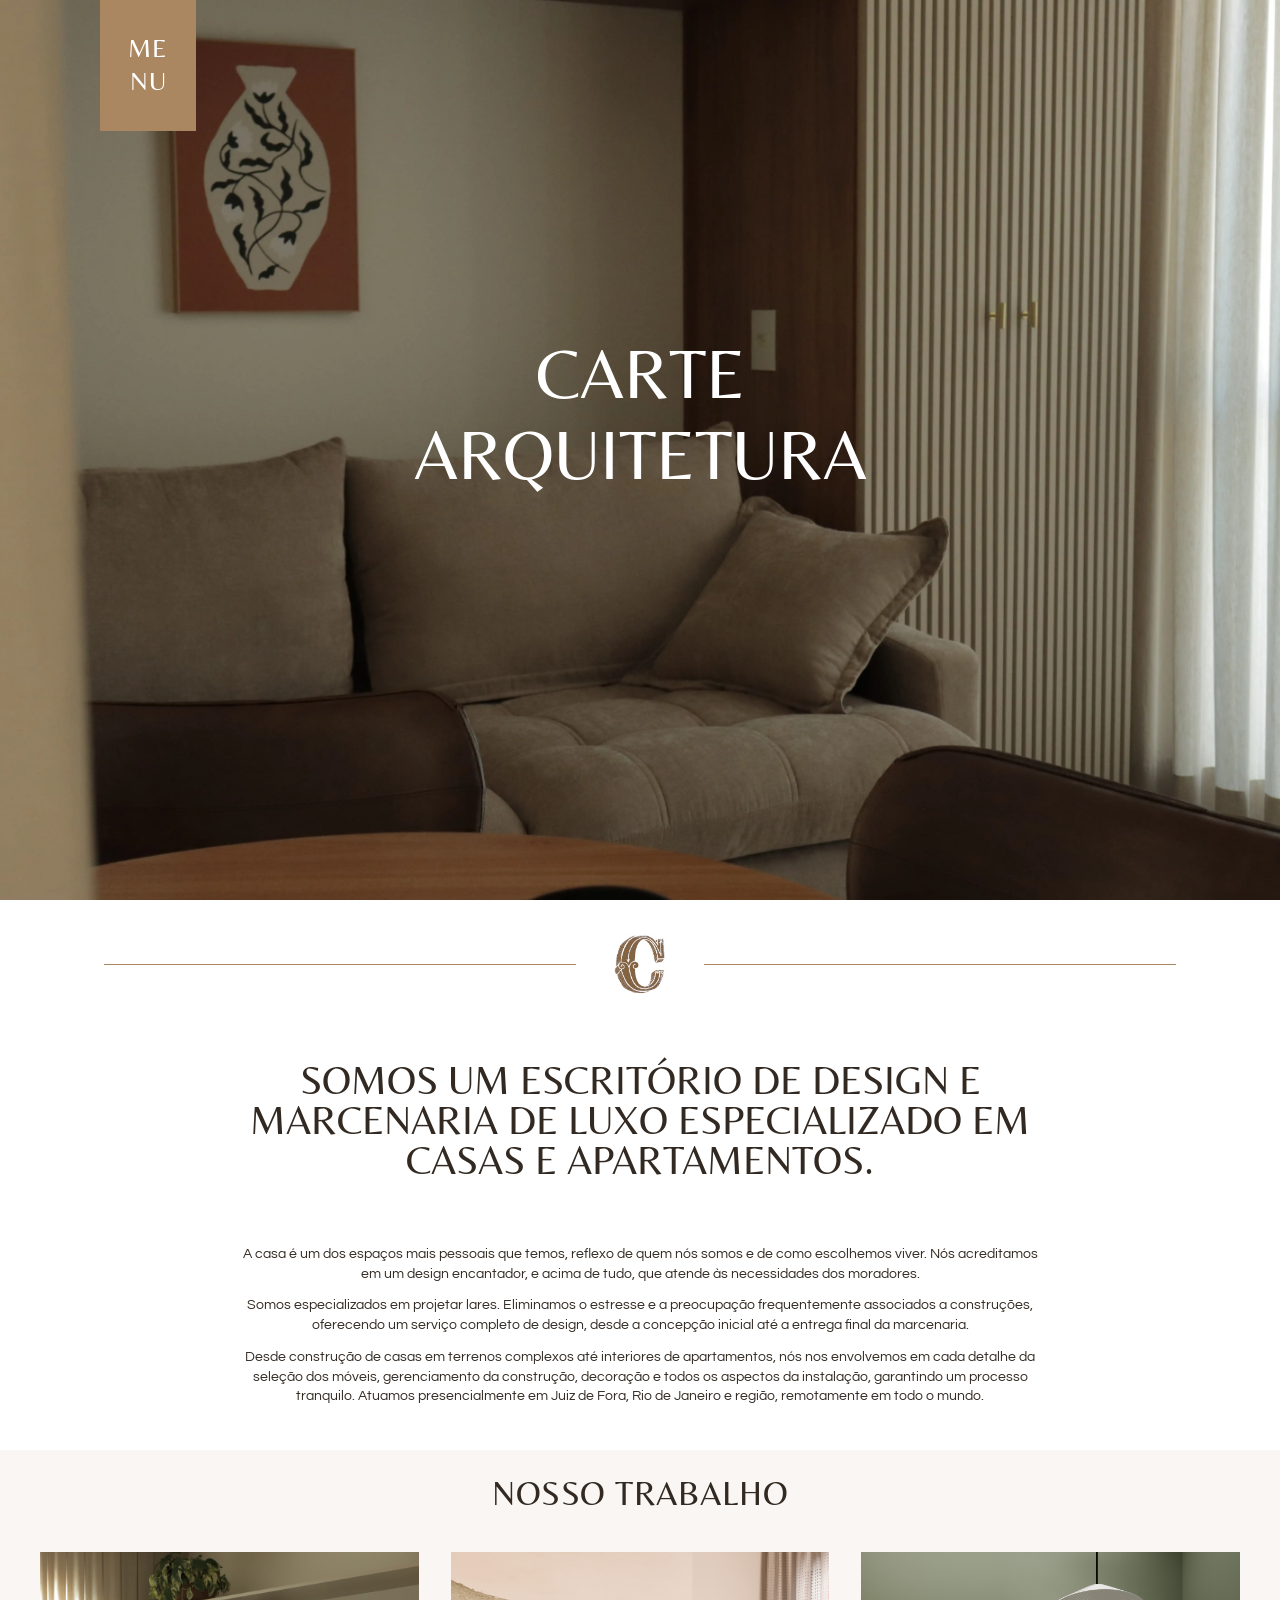
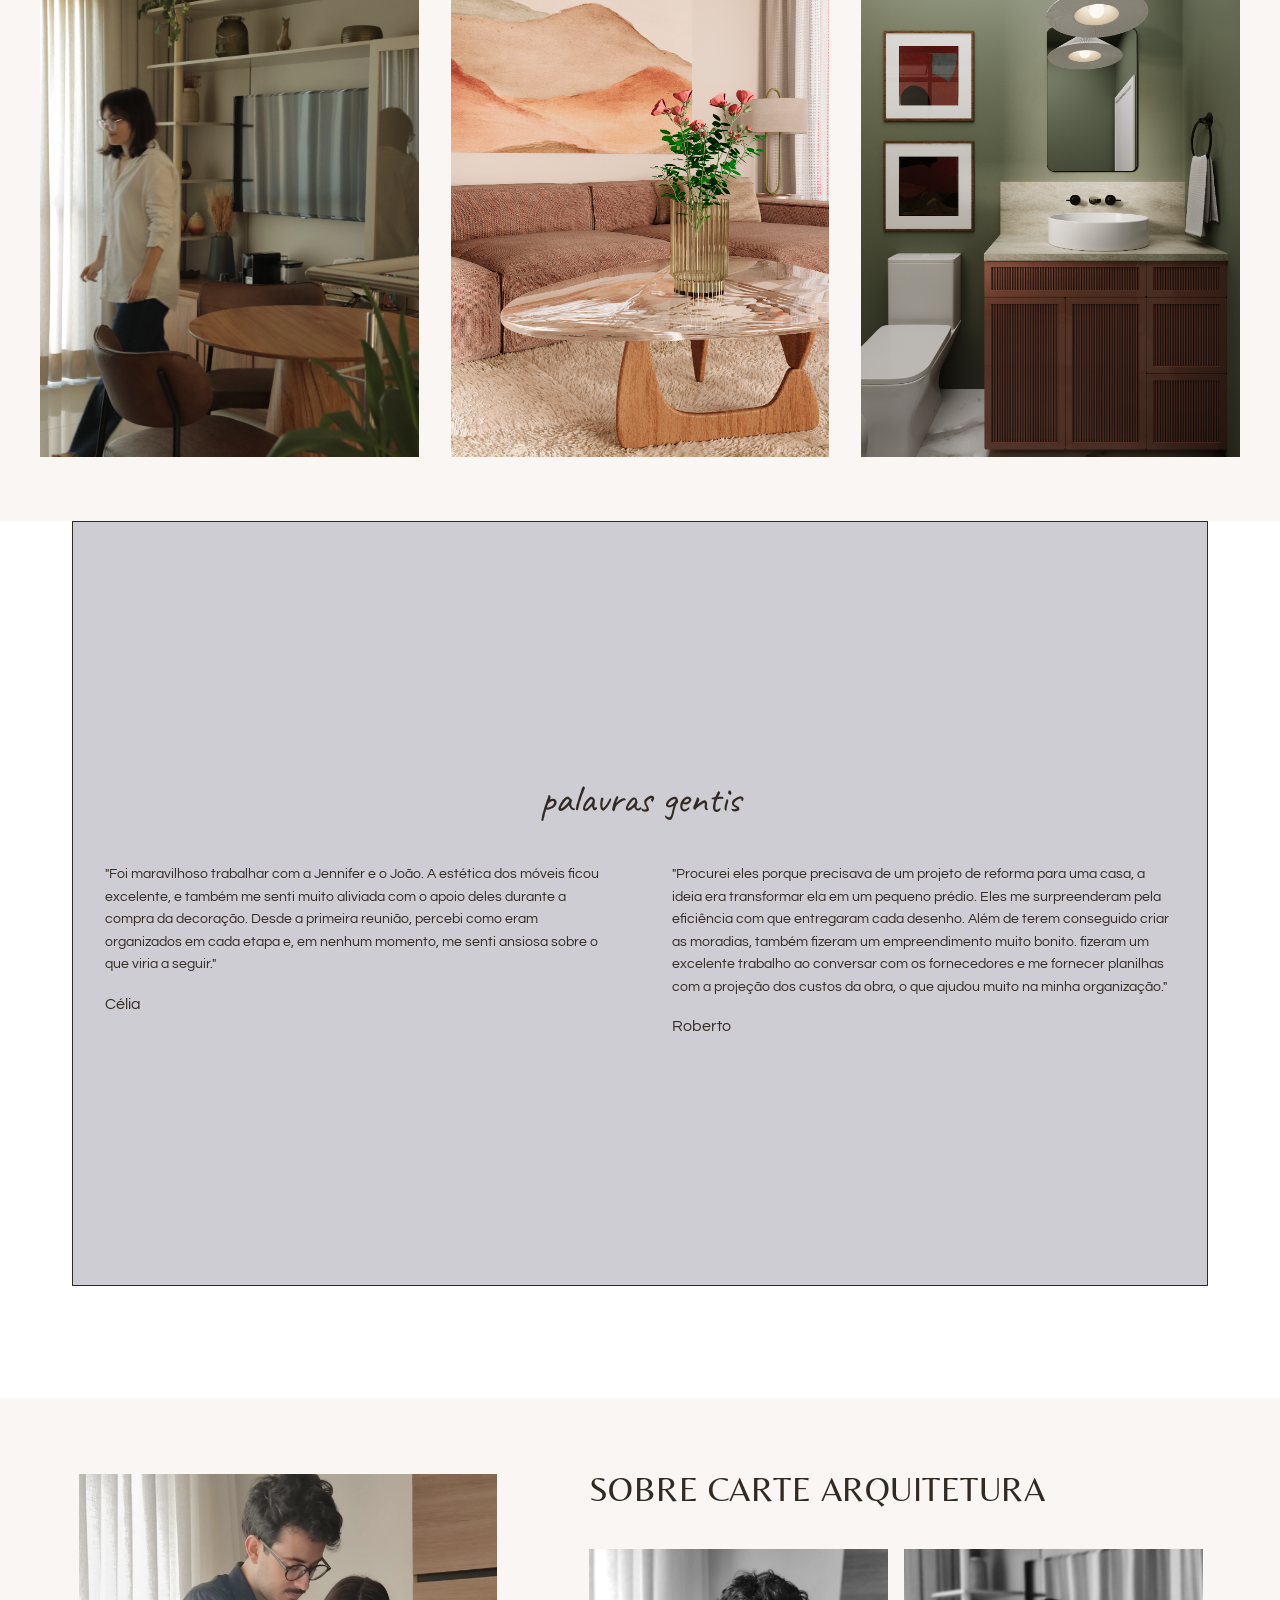
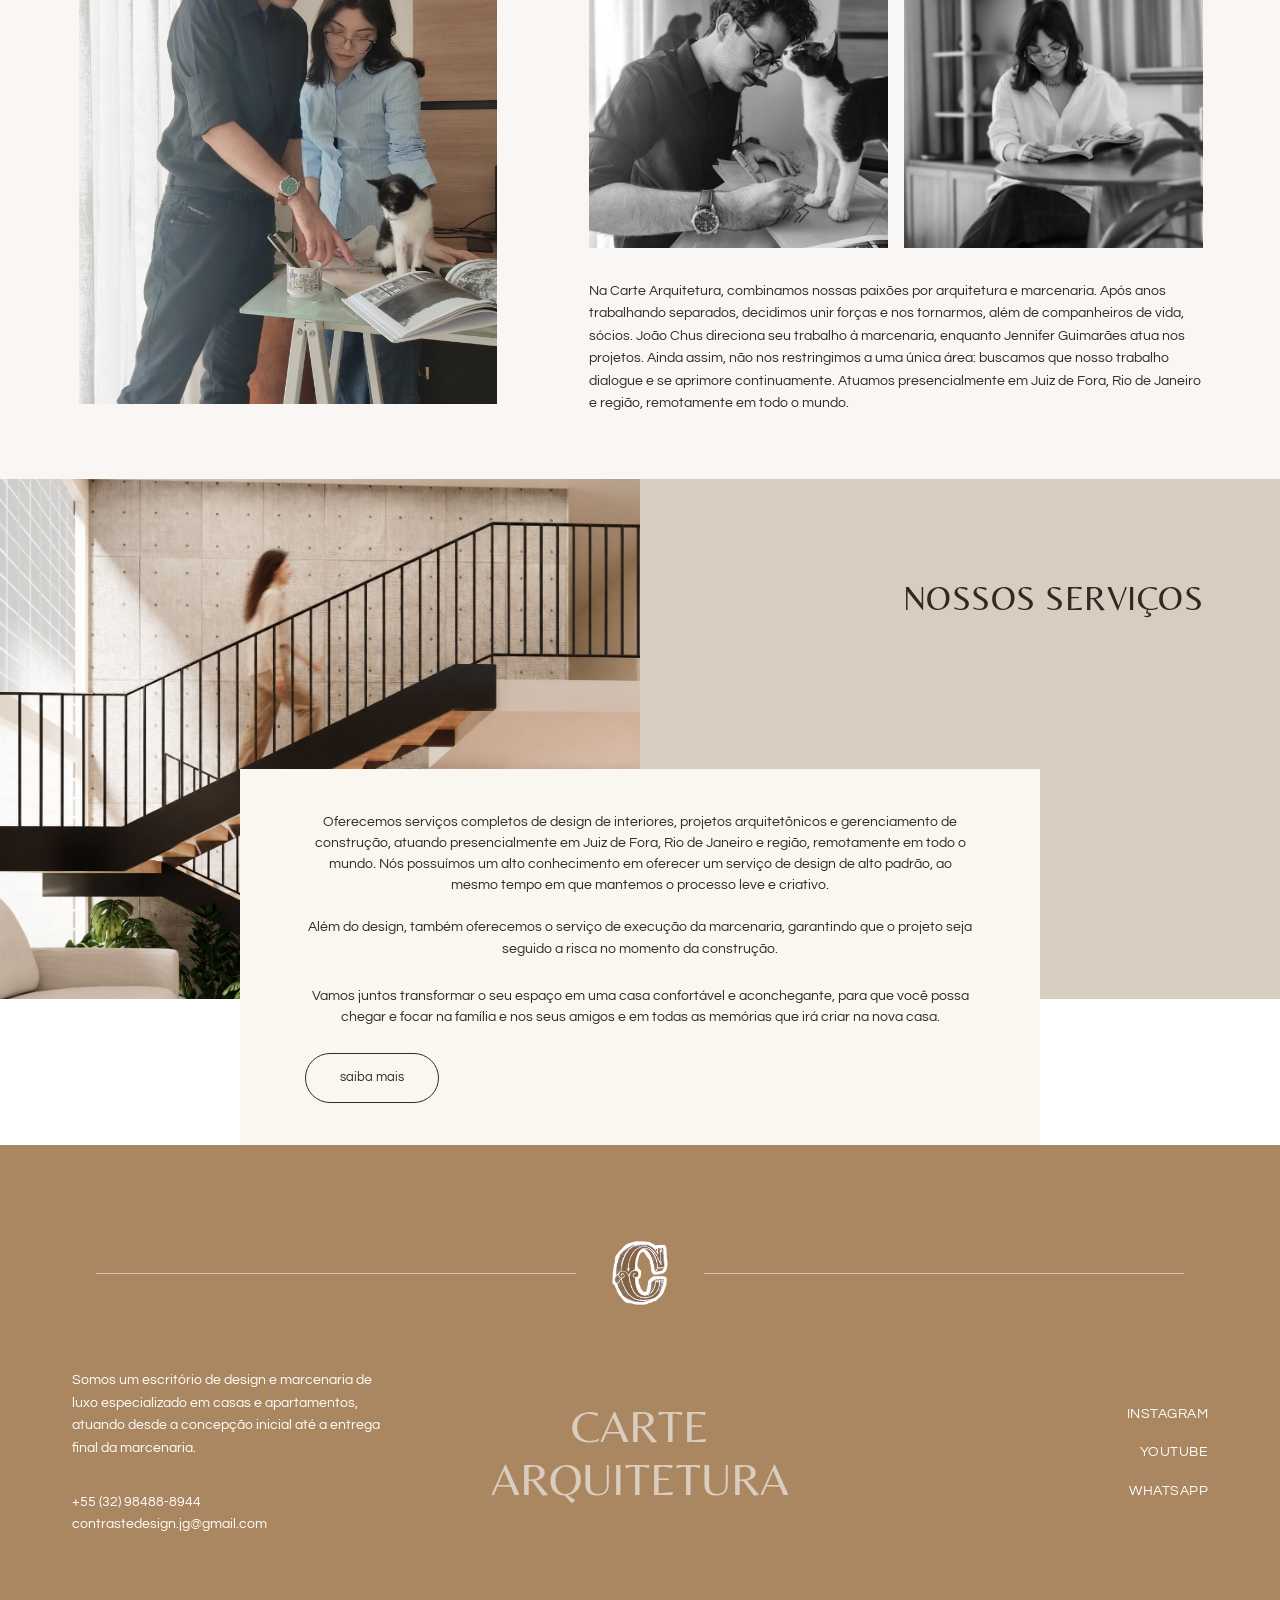
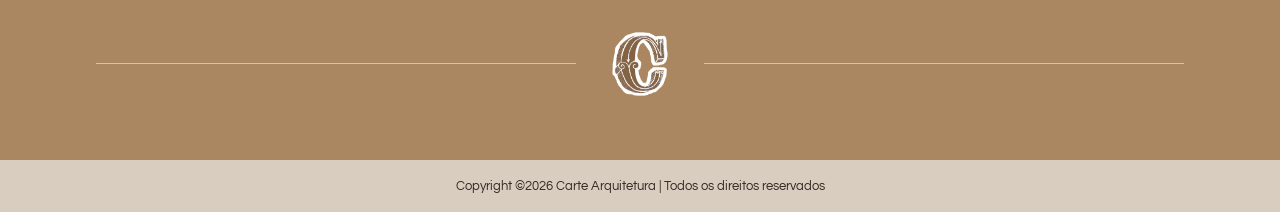
==== index.html @ 89b64d6d "Update index.html" ====
<!DOCTYPE html>
<html lang="pt-BR">
<head>
<meta name="google-site-verification" content="S3x1yWpjDYBZO-mI0UfkAVxLpwSKcDq6yCak5mZS2Ms" />
<meta charset="UTF-8">
<meta name="viewport" content="width=device-width, initial-scale=1.0">
<title>Carte Arquitetura</title>
<meta name="description" content="Escritório de design de interiores e marcenaria de luxo, especializado em casas e apartamentos.">

<link rel="preconnect" href="https://fonts.googleapis.com">
<link rel="preconnect" href="https://fonts.gstatic.com" crossorigin>
<link href="https://fonts.googleapis.com/css2?family=Belleza&family=Questrial&family=Caveat:wght@500;600&display=swap" rel="stylesheet">

<link rel="stylesheet" href="style.css">
<link rel="icon" type="image/png" href="imagens/favicon.png">
</head>
<body>

<!-- ===================== HERO / HEADER ===================== -->
<header class="hero" id="home">
  <div class="hero__overlay" id="heroOverlay"></div>

  <button class="menu-btn" id="menuBtn" aria-expanded="false" aria-controls="siteNav">
    ME<br>NU
  </button>

  <div class="hero__headline">
    <h1>CARTE<br>ARQUITETURA</h1>
  </div>

  <nav class="site-nav" id="siteNav">
    <div class="site-nav__links">
      <a href="#home" class="nav-link">Home</a>
      <a href="servicos.html" class="nav-link">Serviços</a>
      <a href="#sobre" class="nav-link">Sobre</a>
      <a href="#trabalho" class="nav-link">Portfolio</a>
      <a href="#contato" class="nav-link">Contato</a>
    </div>
    <div class="site-nav__info">
      <p>Somos um escritório de design e marcenaria de luxo especializado em casas e apartamentos, atuando desde a concepção inicial até a entrega final da marcenaria.</p>
      <a href="#contato" class="btn-round">contato</a>
    </div>
  </nav>
</header>

<!-- ===================== INTRO ===================== -->
<section class="intro">
  <div class="divider">
    <img src="imagens/favicon.png" alt="Carte Arquitetura" class="divider__mark">
  </div>
  <div class="intro__content">
    <h2>Somos um escritório de design e marcenaria de luxo especializado em casas e apartamentos.</h2>
    <p>A casa é um dos espaços mais pessoais que temos, reflexo de quem nós somos e de como escolhemos viver. Nós acreditamos em um design encantador, e acima de tudo, que atende às necessidades dos moradores.</p>
    <p>Somos especializados em projetar lares. Eliminamos o estresse e a preocupação frequentemente associados a construções, oferecendo um serviço completo de design, desde a concepção inicial até a entrega final da marcenaria.</p>
    <p>Desde construção de casas em terrenos complexos até interiores de apartamentos, nós nos envolvemos em cada detalhe da seleção dos móveis, gerenciamento da construção, decoração e todos os aspectos da instalação, garantindo um processo tranquilo. Atuamos presencialmente em Juiz de Fora, Rio de Janeiro e região, remotamente em todo o mundo.</p>
  </div>
</section>

<!-- ===================== NOSSO TRABALHO ===================== -->
<section class="trabalho" id="trabalho">
  <h2 class="section-title">NOSSO TRABALHO</h2>
  <div class="trabalho__grid">
    <!-- cada projeto ainda precisa de uma página própria — por enquanto os links apontam para arquivos que vamos criar -->
    <a href="projeto-1.html" class="trabalho__item">
      <img src="imagens/projeto1.webp" alt="Projeto 1">
    </a>

    <a href="projeto-2.html" class="trabalho__item">
      <img src="imagens/projeto2.webp" alt="Projeto 2">
    </a>

    <a href="projeto-3.html" class="trabalho__item">
      <img src="imagens/projeto3.webp" alt="Projeto 3">
    </a>
  </div>
</section>

<!-- ===================== DEPOIMENTOS ===================== -->
<section class="depoimentos">
  <div class="depoimentos__card">
    <h2 class="script-title">palavras gentis</h2>
    <div class="depoimentos__grid">
      <blockquote>
        <p>"Foi maravilhoso trabalhar com a Jennifer e o João. A estética dos móveis ficou excelente, e também me senti muito aliviada com o apoio deles durante a compra da decoração. Desde a primeira reunião, percebi como eram organizados em cada etapa e, em nenhum momento, me senti ansiosa sobre o que viria a seguir."</p>
        <cite>Célia</cite>
      </blockquote>
      <blockquote>
        <p>"Procurei eles porque precisava de um projeto de reforma para uma casa, a ideia era transformar ela em um pequeno prédio. Eles me surpreenderam pela eficiência com que entregaram cada desenho. Além de terem conseguido criar as moradias, também fizeram um empreendimento muito bonito.  fizeram um excelente trabalho ao conversar com os fornecedores e me fornecer planilhas com a projeção dos custos da obra, o que ajudou muito na minha organização."</p>
        <cite>Roberto</cite>
      </blockquote>
    </div>
  </div>
</section>

<!-- ===================== SOBRE ===================== -->
<section class="sobre" id="sobre">

  <div class="sobre__image-main">
    <img src="imagens/sobre1.webp" alt="Carte Arquitetura">
  </div>

  <div class="sobre__content">

    <h2 class="section-title">SOBRE CARTE ARQUITETURA</h2>

    <div class="sobre__thumbs">

      <div class="sobre__thumb">
        <img src="imagens/sobre2.webp" alt="Carte Arquitetura">
      </div>

      <div class="sobre__thumb">
        <img src="imagens/sobre3.webp" alt="Carte Arquitetura">
      </div>

    </div>

    <p>Na Carte Arquitetura, combinamos nossas paixões por arquitetura e marcenaria. Após anos trabalhando separados, decidimos unir forças e nos tornarmos, além de companheiros de vida, sócios. João Chus direciona seu trabalho à marcenaria, enquanto Jennifer Guimarães atua nos projetos. Ainda assim, não nos restringimos a uma única área: buscamos que nosso trabalho dialogue e se aprimore continuamente. Atuamos presencialmente em Juiz de Fora, Rio de Janeiro e região, remotamente em todo o mundo.</p>

  </div>

</section>

<!-- ===================== NOSSOS SERVIÇOS ===================== -->
<section class="servicos" id="servicos">
  <div class="servicos__photo"></div>
  <div class="servicos__panel">
    <h2 class="section-title">NOSSOS SERVIÇOS</h2>
  </div>
  <div class="servicos__card">
    <p>Oferecemos serviços completos de design de interiores, projetos arquitetônicos e gerenciamento de construção, atuando presencialmente em Juiz de Fora, Rio de Janeiro e região, remotamente em todo o mundo. Nós possuímos um alto conhecimento em oferecer um serviço de design de alto padrão, ao mesmo tempo em que mantemos o processo leve e criativo.<br><br>Além do design, também oferecemos o serviço de execução da marcenaria, garantindo que o projeto seja seguido a risca no momento da construção.</p>
    <p>Vamos juntos transformar o seu espaço em uma casa confortável e aconchegante, para que você possa chegar e focar na família e nos seus amigos e em todas as memórias que irá criar na nova casa.</p>
  <a href="servicos.html" class="btn-round">saiba mais</a>
  </div>
</section>

<!-- ===================== FOOTER / CONTATO ===================== -->
<footer class="footer" id="contato">
  <div class="divider divider--light">
    <img src="imagens/favicon.png" alt="" class="divider__mark">
  </div>

  <div class="footer__content">
    <div class="footer__info">
      <p>Somos um escritório de design e marcenaria de luxo especializado em casas e apartamentos, atuando desde a concepção inicial até a entrega final da marcenaria.</p>
      <p class="footer__contact">
        <a href="tel:+5532984888944">+55 (32) 98488-8944</a><br>
        <a href="mailto:contrastedesign.jg@gmail.com">contrastedesign.jg@gmail.com</a>
      </p>
    </div>

    <div class="footer__wordmark">
      <h2>CARTE<br>ARQUITETURA</h2>
    </div>

    <div class="footer__social">
      <a href="https://www.instagram.com/contrastedesign.jg/" target="_blank" rel="noopener">Instagram</a>
      <a href="https://www.youtube.com/@contrastedesignjg" target="_blank" rel="noopener">Youtube</a>
      <a href="https://api.whatsapp.com/send/?phone=5532984888944&text&type=phone_number&app_absent=0" target="_blank" rel="noopener noreferrer">WhatsApp</a>
    </div>
  </div>

  <div class="divider divider--light">
    <img src="imagens/favicon.png" alt="" class="divider__mark">
  </div>

  <div class="footer__bottom">
    <p>Copyright ©2026 Carte Arquitetura | Todos os direitos reservados</p>
  </div>
</footer>

<script src="script.js"></script>
</body>
</html>
---- style.css ----
/* =========================================================
   CONTRASTE DESIGN — style.css
   Fontes: Belleza (títulos), Questrial (texto), AC Real Adult (script)
   ========================================================= */

:root {
  --color-primary: #aa8760;   /* laranja / tan principal */
  --color-primary-dark: #93714f;
  --color-white: #ffffff;
  --color-light: #d9cdc0;     /* laranja claro */
  --color-gray: #cecdd4;      /* cinza */
  --color-text: #322a22;      /* marrom escuro para texto — não fazia parte da paleta enviada, ajuste se quiser outro tom */
  --color-text-inverse: #ffffff;

  --font-display: 'Belleza', 'Georgia', serif;
  --font-body: 'Questrial', 'Helvetica Neue', Arial, sans-serif;
  /* "AC Real Adult" é uma fonte exclusiva da biblioteca do Canva — não encontrei
     uma versão dela liberada para uso em sites (self-host). Caveat entra como
     substituta visualmente parecida até você confirmar se existe um arquivo
     de fonte licenciado para usar fora do Canva. */
  --font-script: 'AC Real Adult', 'Caveat', cursive;

  --max-width: 1200px;
  --space-xs: 8px;
  --space-sm: 16px;
  --space-md: 32px;
  --space-lg: 64px;
  --space-xl: 112px;
}

* { box-sizing: border-box; margin: 0; padding: 0; }

html { scroll-behavior: smooth; }

body {
  font-family: var(--font-body);
  color: var(--color-text);
  line-height: 1.6;
  background: var(--color-white);
  overflow-x: hidden;
}

img { max-width: 100%; display: block; }

a { color: inherit; text-decoration: none; }

.section-title {
  font-family: var(--font-display);
  font-size: clamp(24px, 3vw, 34px);
  font-weight: 400;
  letter-spacing: .5px;
}

.script-title {
  font-family: var(--font-script);
  font-size: clamp(28px, 3.5vw, 40px);
  font-weight: 400;
  text-align: center;
  margin-bottom: var(--space-md);
}

/* =========================================================
   DIVISOR (linha + selo "G")
   ========================================================= */
.divider {
  display: flex;
  align-items: center;
  justify-content: center;
  padding: var(--space-md) var(--space-md) 0;
}
.divider::before,
.divider::after {
  content: '';
  flex: 1;
  height: 1px;
  background: var(--color-primary);
  max-width: 480px;
}
.divider__mark {
  width: 64px;
  margin: 0 var(--space-md);
  flex-shrink: 0;
}
.divider--light::before,
.divider--light::after {
  background: rgba(255, 255, 255, .5);
}

/* =========================================================
   HERO / HEADER
   ========================================================= */
.hero {
  position: relative;
  min-height: 100vh;
  background: url('hero-bg.webp') center / cover no-repeat;
  overflow: hidden;
}

.hero__overlay {
  position: absolute;
  inset: 0;
  background: rgba(20, 15, 10, .55);
  opacity: 0;
  transition: opacity .45s ease;
  pointer-events: none;
}
.hero.is-open .hero__overlay { opacity: 1; }

.menu-btn {
  position: absolute;
  top: 0;
  left: clamp(24px, 8vw, 100px);
  background: var(--color-primary);
  color: var(--color-white);
  border: none;
  padding: clamp(22px, 3.2vw, 32px) clamp(28px, 4vw, 10px);
  font-family: var(--font-display);
  font-weight: 400;
  font-size: clamp(17px, 2vw, 40px);
  line-height: 1.3;
  letter-spacing: 1px;
  text-transform: uppercase;
  cursor: pointer;
  z-index: 20;
  transition: background .25s ease;
}
.menu-btn:hover { background: var(--color-primary-dark); }

.hero__headline {
  position: absolute;
  top: 46%;
  left: 50%;
  transform: translate(-50%, -50%);
  width: 90%;
  max-width: 700px;
  text-align: center;
  color: var(--color-white);
  z-index: 3;
  transition: opacity .3s ease;
}
.hero__headline h1 {
  font-family: var(--font-display);
  font-weight: 400;
  font-size: clamp(44px, 7.5vw, 70px);
  line-height: 1.15;
}
.hero__headline p {
  font-family: var(--font-body);
  letter-spacing: 6px;
  font-size: clamp(15px, 1.8vw, 24px);
  margin-top: 2px;
}

/* menu lateral (off-canvas) */
.site-nav {
  position: absolute;
  top: 0;
  right: 0;
  height: 100%;
  display: flex;
  transform: translateX(100%);
  transition: transform .5s cubic-bezier(.4, 0, .2, 1);
  z-index: 15;
}
.hero.is-open .site-nav { transform: translateX(0); }

.site-nav__links {
  background: var(--color-primary);
  width: clamp(140px, 16vw, 200px);
  flex-shrink: 0;
  padding: clamp(32px, 8vw, 64px) clamp(20px, 3vw, 36px);
  display: flex;
  flex-direction: column;
  justify-content: center;
  align-items: center;
  text-align: center;
  gap: clamp(20px, 4vh, 34px);
}
.site-nav__links .nav-link {
  color: var(--color-white);
  font-family: var(--font-display);
  font-weight: 400;
  font-size: clamp(19px, 2.2vw, 20px);
  letter-spacing: .6px;
  text-transform: uppercase;
}
.site-nav__links .nav-link:hover { opacity: .75; }

.site-nav__info {
  background: var(--color-light);
  width: clamp(170px, 20vw, 230px);
  flex-shrink: 0;
  padding: clamp(28px, 6vw, 40px) clamp(20px, 2.5vw, 28px);
  display: flex;
  flex-direction: column;
  justify-content: center;
  align-items: center;
  text-align: left;
  gap: var(--space-md);
}
.site-nav__info p {
  font-size: clamp(12px, 1.1vw, 14px);
  color: var(--color-text);
}
.btn-round {
  align-self: center;
  width: fit-content;
  padding: 14px 34px;
  border-radius: 999px;
  border: 1px solid var(--color-text);
  display: flex;
  align-items: center;
  justify-content: center;
  font-size: clamp(12px, 1vw, 14px);
  text-transform: lowercase;
  white-space: nowrap;
  transition: background .2s ease;
}
.btn-round:hover { background: rgba(50, 42, 34, .08); }

/* =========================================================
   INTRO (texto + selo)
   ========================================================= */
.intro {
  max-width: var(--max-width);
  margin: 0 auto;
  padding: 0 var(--space-md) var(--space-md);
  text-align: center;
}
.intro__content { padding-top: var(--space-lg); }
.intro__content h2 {
  font-family: var(--font-display);
  font-weight: 350;
  font-size: clamp(24px, 3.6vw, 40px);
  line-height: 1;
  text-transform: uppercase;
  max-width: 900px;
  margin: 0 auto var(--space-lg);
}
.intro__content p {
  max-width: 800px;
  margin: 0 auto 12px;
  font-size: clamp(14px, 1.1vw, 16px);
  color: var(--color-text);
  line-height: 1.4;
}

/* =========================================================
   NOSSO TRABALHO
   ========================================================= */
.trabalho {
  max-width: 100%;
  margin: 0 auto;
  padding: var(--space-sm) var(--space-md) var(--space-lg);
  text-align: center;
  background: #faf6f3;
}
.trabalho__grid,
.trabalho .section-title {
  max-width: var(--max-width);
  margin-left: auto;
  margin-right: auto;
}
.trabalho .section-title { margin-bottom: var(--space-md); }
 
.trabalho__grid {
  display: grid;
  grid-template-columns: repeat(3, 1fr);
  gap: var(--space-md);
}
.trabalho__item {
  background: var(--color-light);
  aspect-ratio: 3 / 4;
  display: flex;
  align-items: center;
  justify-content: center;
  font-family: var(--font-body);
  font-size: 14px;
  letter-spacing: 1px;
  color: var(--color-text);
  transition: opacity .25s ease;
}
.trabalho__item:hover { opacity: .8; }
.trabalho__item img,
.sobre__image-main img,
.sobre__thumb img {
  width: 100%;
  height: 100%;
  object-fit: cover;
}

/* =========================================================
   DEPOIMENTOS (Palavras gentis)
   ========================================================= */
.depoimentos {
  max-width: var(--max-width);
  margin: 0 auto;
  padding: 0 var(--space-md) var(--space-xl);
}
.depoimentos__card {
  background: var(--color-gray);
  border: 1px solid var(--color-text);
  padding: var(--space-lg) var(--space-md);
  min-height: 85vh;
  display: flex;
  flex-direction: column;
  justify-content: center;
}
.depoimentos__grid {
  display: grid;
  grid-template-columns: repeat(2, 1fr);
  gap: var(--space-lg);
}
.depoimentos__grid blockquote p {
  font-size: clamp(14px, 1.1vw, 17px);
  margin-bottom: var(--space-sm);
}
.depoimentos__grid cite {
  font-style: normal;
  font-family: var(--font-body);
}

/* =========================================================
   SOBRE CONTRASTE DESIGN
   ========================================================= */
.sobre {
  display: flex;
  flex-wrap: wrap;
  align-items: stretch;
  background: #faf6f3;
}
.sobre__image-main {
  flex: 1 1 380px;
  max-width: 35%;
  margin-left: var(--space-lg);
  align-self: center;
  aspect-ratio: 4 / 5;
  background: #faf6f3;
  padding: 15px;
  box-sizing: border-box;
  display: flex;
  align-items: center;
  justify-content: center;
  font-size: 14px;
  letter-spacing: 1px;
}
.sobre__content {
  flex: 1 1 480px;
  background: #faf6f3;
  padding: var(--space-lg) clamp(var(--space-md), 6vw, var(--space-xl)) var(--space-lg) clamp(var(--space-md), 6vw, var(--space-xl));
}
.sobre__content .section-title { margin-bottom: var(--space-md); }
.sobre__thumbs {
  display: grid;
  grid-template-columns: repeat(2, 1fr);
  gap: var(--space-sm);
  margin-bottom: var(--space-md);
}
.sobre__thumb {
  background: var(--color-light);
  aspect-ratio: 1 / 1;
  display: flex;
  align-items: center;
  justify-content: center;
  font-size: 13px;
  letter-spacing: 1px;
}
.sobre__content p {
  font-size: clamp(14px, 1.1vw, 16px);
}

/* =========================================================
   NOSSOS SERVIÇOS
   ========================================================= */
.servicos {
  position: relative;
  display: flex;
  flex-wrap: wrap;
}
.servicos__photo {
  flex: 1 1 380px;
  min-height: 520px;
  background: url('servicos-bg.jpg') center / cover no-repeat;
}
.servicos__panel {
  flex: 1 1 380px;
  min-height: 520px;
  background: var(--color-light);
  padding: 92px 6% 70px;
  display: flex;
  justify-content: flex-end;
  align-items: flex-start;
}
.servicos__card {
  position: relative;
  margin: -230px auto 0;
  max-width: 800px;
  width: calc(100% - var(--space-md) * 2);
  background: #faf6f0;
   padding: 42px 65px;
  text-align: center;
  z-index: 2;
}
.servicos__card p {
  font-size: clamp(14px, 1.1vw, 16px);
  line-height: 1.5;
  margin-bottom: 26px;
}
.servicos__card p:last-child { margin-bottom: 0; }

/* =========================================================
   FOOTER / CONTATO
   ========================================================= */
.footer {
  background: var(--color-primary);
  color: var(--color-white);
  padding-top: var(--space-lg);
}
.footer__content {
  max-width: var(--max-width);
  margin: 0 auto;
  padding: var(--space-lg) var(--space-md);
  display: grid;
  grid-template-columns: 1fr 1.2fr 1fr;
  gap: var(--space-md);
  align-items: center;
}
.footer__info p { font-size: 14px; max-width: 320px; }
.footer__contact { margin-top: var(--space-md); font-size: 14px; }
.footer__contact a { display: inline-block; }
.footer__contact a:hover { opacity: .8; }

.footer__wordmark { text-align: center; }
.footer__wordmark h2 {
  font-family: var(--font-display);
  font-weight: 400;
  font-size: clamp(30px, 4vw, 46px);
  line-height: 1.15;
  color: var(--color-light);
}
.footer__wordmark p {
  letter-spacing: 5px;
  font-size: 13px;
  margin-top: 8px;
}

.footer__social {
  display: flex;
  flex-direction: column;
  gap: var(--space-sm);
  text-align: right;
  font-size: 14px;
  letter-spacing: .5px;
  text-transform: uppercase;
}
.footer__social a:hover { opacity: .8; }

.footer__bottom {
  background: var(--color-light);
  color: var(--color-text);
  text-align: center;
  padding: var(--space-sm);
  font-size: 13px;
  margin-top: var(--space-lg);
}

/* =========================================================
   BARRA COMPACTA (páginas internas — projeto-x.html)
   O mesmo .hero, só que baixinho e sem foto de fundo.
   O menu (overlay + site-nav) vira "fixed" pra cobrir a tela
   inteira mesmo com a barra sendo pequena.
   ========================================================= */
.hero--compact {
  min-height: auto;
  height: 100px;
  background: var(--color-primary);
  overflow: visible;
}
.hero--compact .menu-btn {
  top: 50%;
  transform: translateY(-50%);
}
.hero--compact__brand {
  position: absolute;
  top: 50%;
  left: 50%;
  transform: translate(-50%, -50%);
  color: var(--color-white);
  font-family: var(--font-display);
  font-size: clamp(16px, 2vw, 22px);
  letter-spacing: 2px;
  text-transform: uppercase;
}
.hero--compact .hero__overlay,
.hero--compact .site-nav {
  position: fixed;
}
.hero--compact .hero__overlay { inset: 0; }
.hero--compact .site-nav { top: 0; height: 100vh; }
 
/* =========================================================
   PÁGINA DE PROJETO (projeto-1.html, projeto-2.html, projeto-3.html)
   ========================================================= */
.projeto__back {
  display: inline-block;
  padding: var(--space-sm) var(--space-md) 0;
  font-size: 13px;
  letter-spacing: .5px;
  color: var(--color-text);
}
.projeto__back:hover { opacity: .7; }
 
.projeto__hero {
  display: flex;
  flex-wrap: wrap;
}
.projeto__hero-image {
  flex: 1 1 420px;
  height: 500px;
  background: var(--color-light);
  display: flex;
  align-items: center;
  justify-content: center;
  font-size: 14px;
  letter-spacing: 1px;
  color: var(--color-text);
}
.projeto__hero-image img { width: 100%; height: 100%; object-fit: cover; }
.projeto__hero-content {
  flex: 1 1 420px;
  padding: var(--space-xl) clamp(var(--space-md), 6vw, var(--space-xl));
  display: flex;
  flex-direction: column;
  justify-content: center;
}
.projeto__hero-content h1 {
  font-family: var(--font-display);
  font-weight: 400;
  font-size: clamp(30px, 3.6vw, 44px);
  line-height: 1.2;
  margin-bottom: var(--space-sm);
}
.projeto__tagline {
  font-family: var(--font-display);
  font-style: italic; /* Belleza pode não ter itálico de verdade — o navegador inclina a fonte por conta própria */
  font-size: clamp(16px, 1.6vw, 20px);
  color: var(--color-primary-dark);
  margin-bottom: var(--space-md);
}
.projeto__hero-content p {
  margin-bottom: var(--space-sm);
  font-size: clamp(14px, 1.1vw, 16px);
}
 
.projeto__info {
  background: #faf6f3;
  border-top: 1px solid var(--color-light);
  border-bottom: 1px solid var(--color-light);
  padding: 32px var(--space-md);
}
.projeto__info-grid {
  max-width: var(--max-width);
  margin: 0 auto;
  display: grid;
  grid-template-columns: repeat(3, 1fr);
  gap: var(--space-md);
}
.projeto__info-grid h3 {
  font-family: var(--font-display);
  font-style: italic;
  font-weight: 400;
  font-size: clamp(17px, 1.6vw, 20px);
  margin-bottom: var(--space-sm);
}
.projeto__info-grid p { font-size: clamp(14px, 1.05vw, 16px); }
 
.projeto__detail {
  max-width: var(--max-width);
  margin: 0 auto;
  padding: var(--space-xl) var(--space-md);
  padding-top: 20px;
}
.projeto__detail .section-title { margin-bottom: var(--space-md); }
.projeto__detail p {
  margin-bottom: var(--space-sm);
  font-size: clamp(14px, 1.1vw, 16px);
  max-width: 820px;
}
 
.projeto__gallery {
  display: grid;
  grid-template-columns: repeat(2, 1fr);
  gap: var(--space-md);
  margin: var(--space-lg) auto 0;
  max-width: 900px;
}
.projeto__gallery-item {
  background: var(--color-light);
  aspect-ratio: 4 / 3;
  display: flex;
  align-items: center;
  justify-content: center;
  font-size: 14px;
  letter-spacing: 1px;
  color: var(--color-text);
}
.projeto__gallery-item img { width: 100%; height: 100%; object-fit: cover; }
 
/* =========================================================
   PÁGINA DE SERVIÇOS (servicos.html)
   ========================================================= */
.svc-hero {
  display: flex;
  flex-wrap: wrap;
}
.svc-hero__text {
  flex: 1 1 420px;
  background: #faf6f3;
  padding: var(--space-xl) clamp(var(--space-md), 6vw, var(--space-xl));
  display: flex;
  flex-direction: column;
  justify-content: center;
}
.svc-hero__text h2 { margin-bottom: var(--space-md); }
.svc-hero__text p {
  font-size: clamp(14px, 1.1vw, 16px);
  margin-bottom: var(--space-sm);
}
.svc-hero__photo {
  flex: 1 1 420px;
  min-height: 480px;
  background: var(--color-primary);
  display: flex;
  align-items: center;
  justify-content: center;
  color: var(--color-white);
  font-size: 14px;
  letter-spacing: 1px;
}
.svc-hero__photo img { width: 100%; height: 100%; object-fit: cover; }
 
.svc-approach {
  display: flex;
  flex-wrap: wrap;
  background: #ffffff;
}
.svc-approach__text {
  flex: 1 1 420px;
  padding: var(--space-xl) clamp(var(--space-md), 6vw, var(--space-xl));
  display: flex;
  flex-direction: column;
  justify-content: center;
}
.svc-approach__text h2 { margin-bottom: var(--space-md); }
.svc-approach__text p {
  font-size: clamp(14px, 1.1vw, 16px);
  margin-bottom: var(--space-sm);
}
.svc-approach__images {
  flex: 1 1 420px;
  display: flex;
  gap: 15px;
  margin-top: 10px;
}
.svc-approach__images > div {
  flex: 1;
  min-height: 480px;
  background: var(--color-light);
  display: flex;
  align-items: center;
  justify-content: center;
  font-size: 13px;
  letter-spacing: 1px;
  color: var(--color-text);
}
.svc-approach__images img { width: 100%; height: 100%; object-fit: cover; }
 
.svc-process {
  background: #faf6f3;
  padding: var(--space-xl) var(--space-md);
  text-align: center;
}
.svc-process__inner {
  max-width: 800px;
  margin: 0 auto;
}
.svc-process h2 { margin-bottom: var(--space-md); }
.svc-process p {
  font-size: clamp(14px, 1.1vw, 16px);
  margin-bottom: var(--space-sm);
}
 
/* =========================================================
   RESPONSIVO
   ========================================================= */
@media (max-width: 900px) {
  .site-nav__links { width: 130px; }
  .site-nav__info { width: 160px; }
 
  .trabalho__grid { grid-template-columns: 1fr; }
  .depoimentos__grid { grid-template-columns: 1fr; gap: var(--space-md); }
 
  /* Em telas pequenas o esquema "tela cheia" fica apertado demais —
     volta ao fluxo normal, empilhado, com altura livre. */
  .servicos { height: auto; overflow: visible; }
  .servicos__photo,
  .servicos__panel { height: auto; min-height: 360px; }
  .servicos__panel { justify-content: flex-start; }
  .servicos__card {
    position: static;
    transform: none;
    margin: var(--space-md) auto 0;
    max-height: none;
  }
 
  .footer__content {
    grid-template-columns: 1fr;
    text-align: center;
  }
  .footer__info p { margin: 0 auto; }
  .footer__social { text-align: center; }
 
  .projeto__info-grid { grid-template-columns: 1fr; gap: var(--space-md); text-align: center; }
  .projeto__gallery { grid-template-columns: 1fr; }
 
  .svc-approach__images { flex-direction: column; }
}
 
@media (max-width: 560px) {
  .menu-btn { padding: 20px 26px; font-size: 18px; }
  .site-nav { width: 100%; }
  .site-nav__links { width: 50%; padding: 24px 16px; gap: 18px; }
  .site-nav__info { width: 50%; padding: 20px 14px; }

  .hero--compact {
  height: auto;
  padding: 22px 0;
  display: flex;
  flex-direction: column;
  align-items: center;
  gap: 14px;
}
.hero--compact__brand {
  position: static;
  transform: none;
  font-size: 18px;
}
.hero--compact .menu-btn {
  position: static;
  transform: none;
  display: flex;
  flex-direction: column;
  justify-content: center;
  align-items: center;
  gap: 5px;
  width: 32px;
  height: 32px;
  padding: 0;
  background: transparent;
}
.hero--compact .menu-btn span {
  display: block;
  width: 26px;
  height: 2px;
  background: var(--color-white);
}

  .sobre__image-main { display: none; }

  .servicos__panel {
  justify-content: center;
  text-align: center;
  padding-bottom: 16px;
  background: #faf6f0;
  min-height: auto;
}
  .servicos__card {
    padding: 16px 15px 20px;
    margin-top: 0;
  }
}
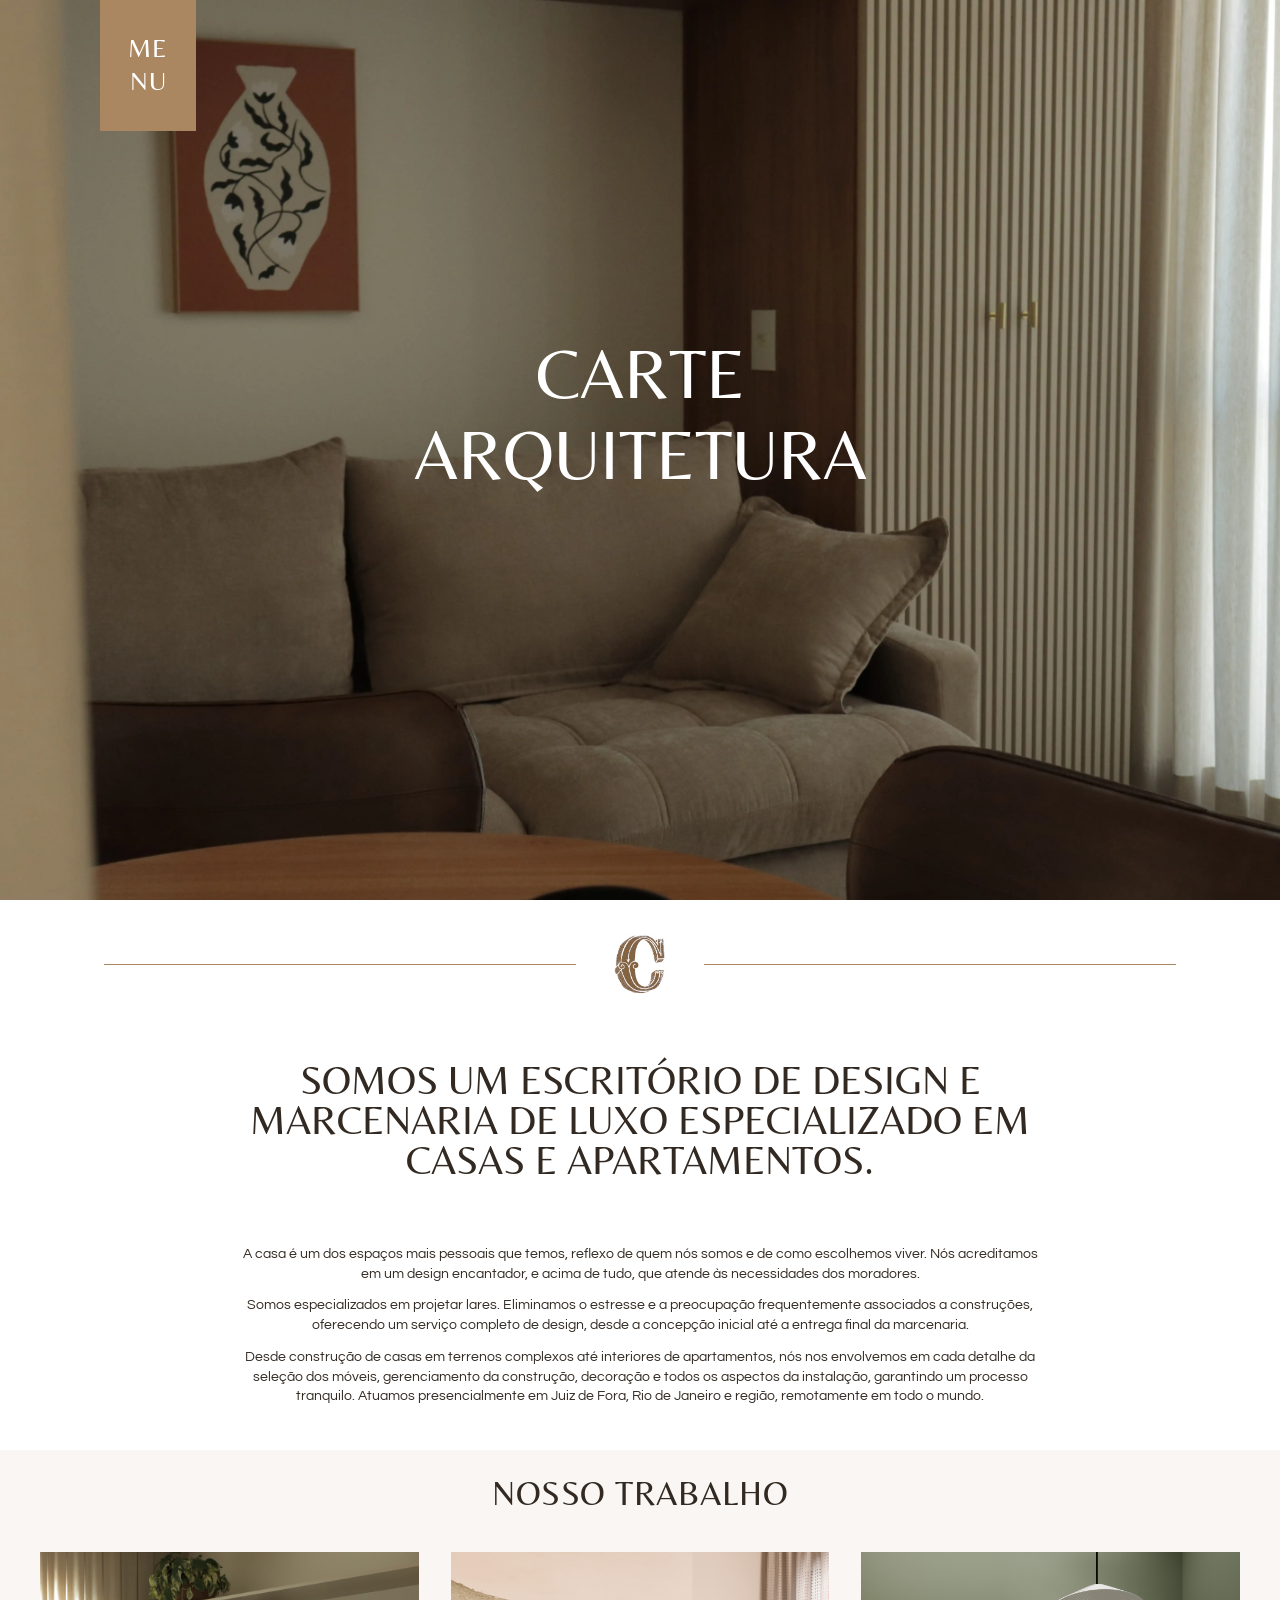
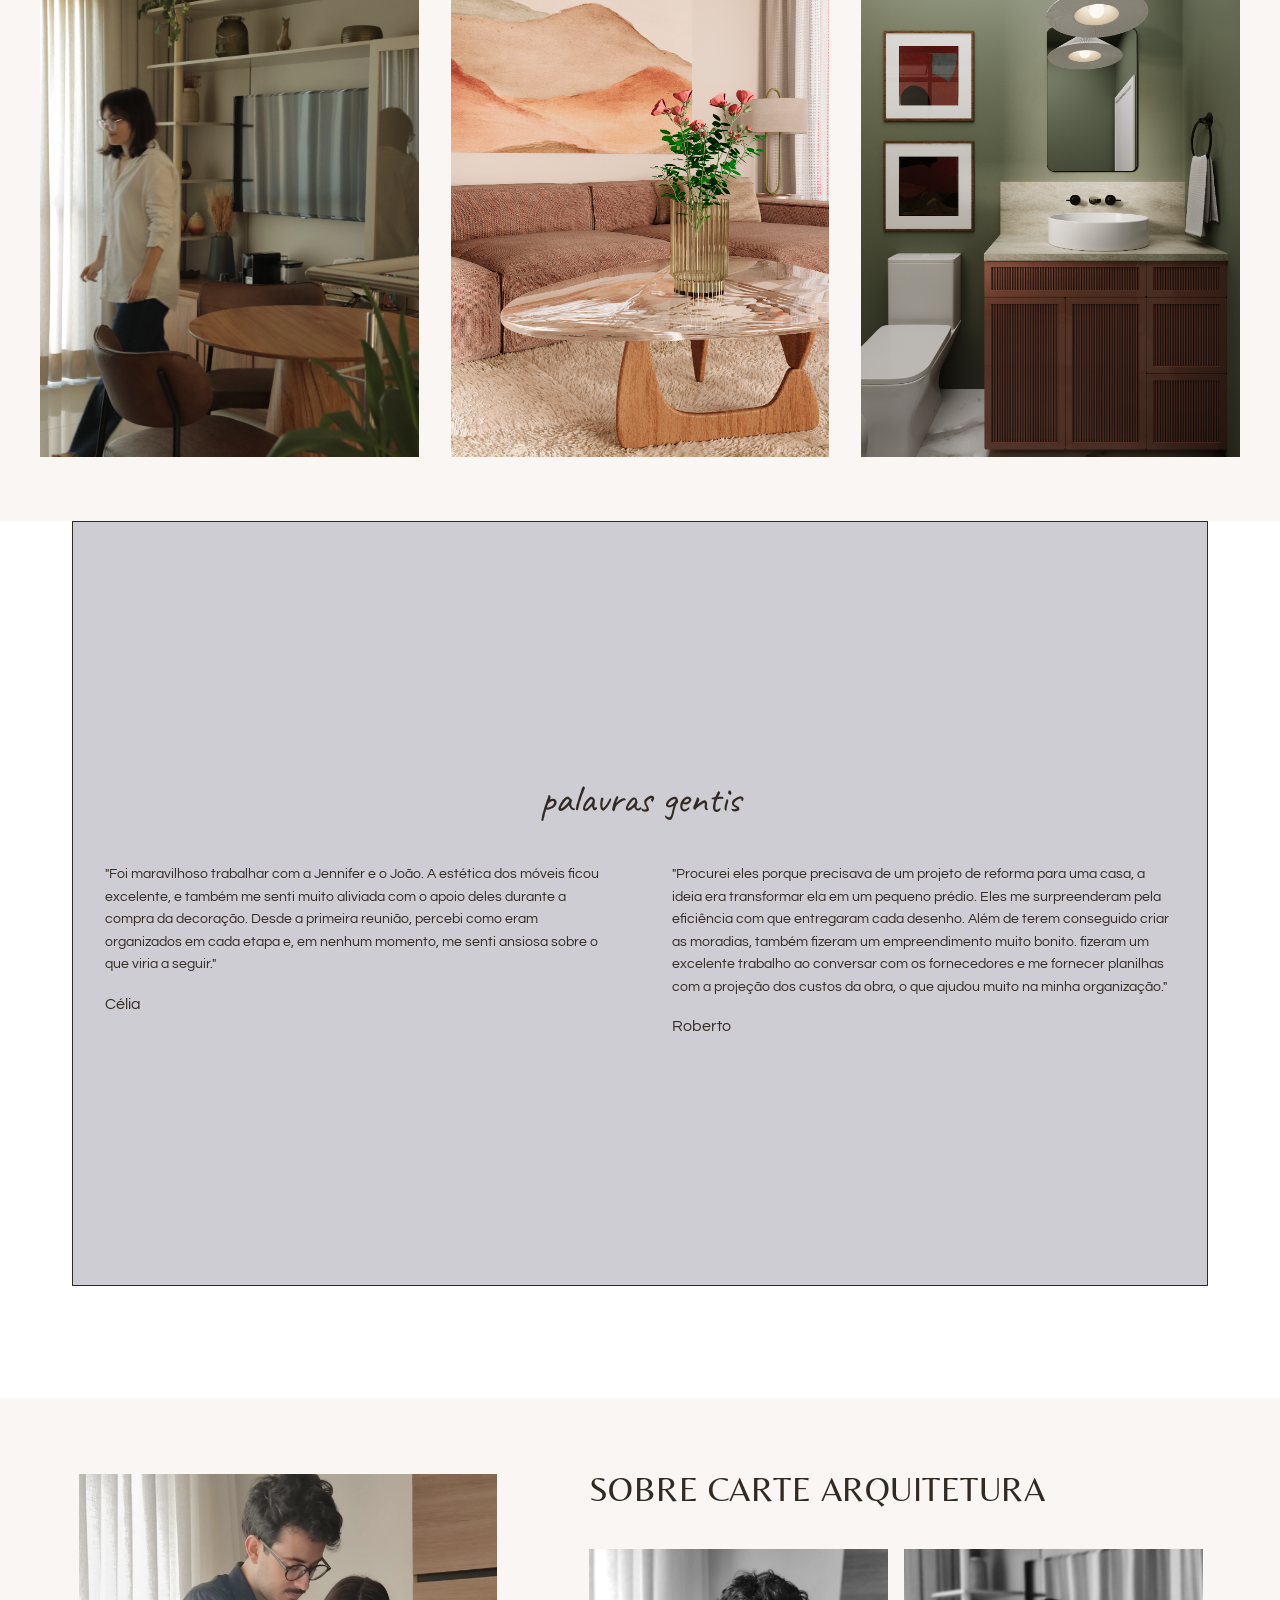
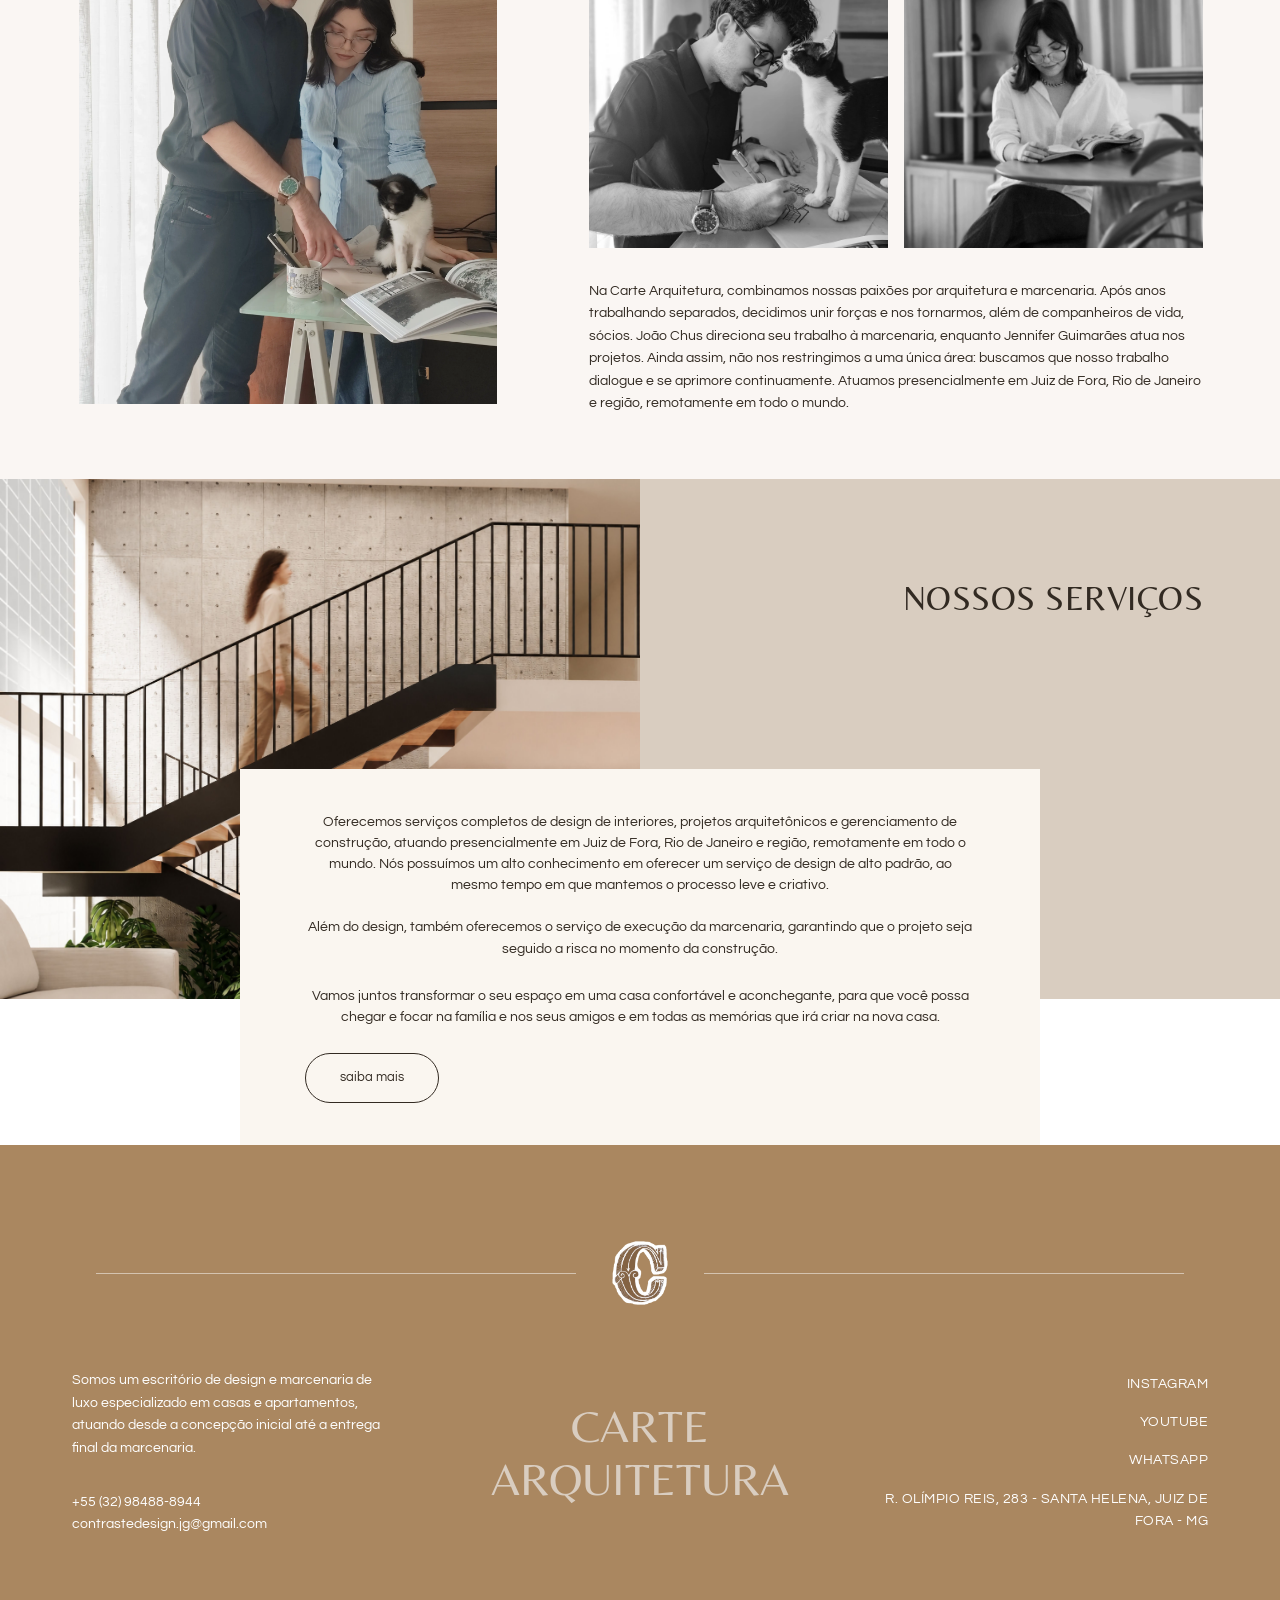
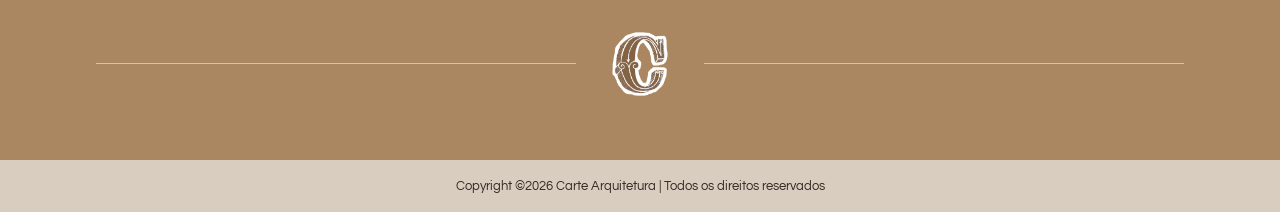
==== commit d184a565: "Update index.html" ====
--- a/index.html
+++ b/index.html
@@ -1,11 +1,21 @@
 <!DOCTYPE html>
 <html lang="pt-BR">
 <head>
+<!-- Google tag (gtag.js) -->
+<script async src="https://www.googletagmanager.com/gtag/js?id=G-247QB3XGF3"></script>
+<script>
+  window.dataLayer = window.dataLayer || [];
+  function gtag(){dataLayer.push(arguments);}
+  gtag('js', new Date());
+
+  gtag('config', 'G-247QB3XGF3');
+</script>
 <meta name="google-site-verification" content="S3x1yWpjDYBZO-mI0UfkAVxLpwSKcDq6yCak5mZS2Ms" />
 <meta charset="UTF-8">
 <meta name="viewport" content="width=device-width, initial-scale=1.0">
 <title>Carte Arquitetura</title>
 <meta name="description" content="Escritório de design de interiores e marcenaria de luxo, especializado em casas e apartamentos.">
+<link rel="canonical" href="https://cartearquitetura.com.br">
 
 <link rel="preconnect" href="https://fonts.googleapis.com">
 <link rel="preconnect" href="https://fonts.gstatic.com" crossorigin>
@@ -157,6 +167,7 @@
       <a href="https://www.instagram.com/contrastedesign.jg/" target="_blank" rel="noopener">Instagram</a>
       <a href="https://www.youtube.com/@contrastedesignjg" target="_blank" rel="noopener">Youtube</a>
       <a href="https://api.whatsapp.com/send/?phone=5532984888944&text&type=phone_number&app_absent=0" target="_blank" rel="noopener noreferrer">WhatsApp</a>
+      <a href="https://share.google/Nz8c5RK7gR4gcdaBB" target="_blank" rel="noopener noreferrer">R. Olímpio Reis, 283 - Santa Helena, Juiz de Fora - MG</a>
     </div>
   </div>
 
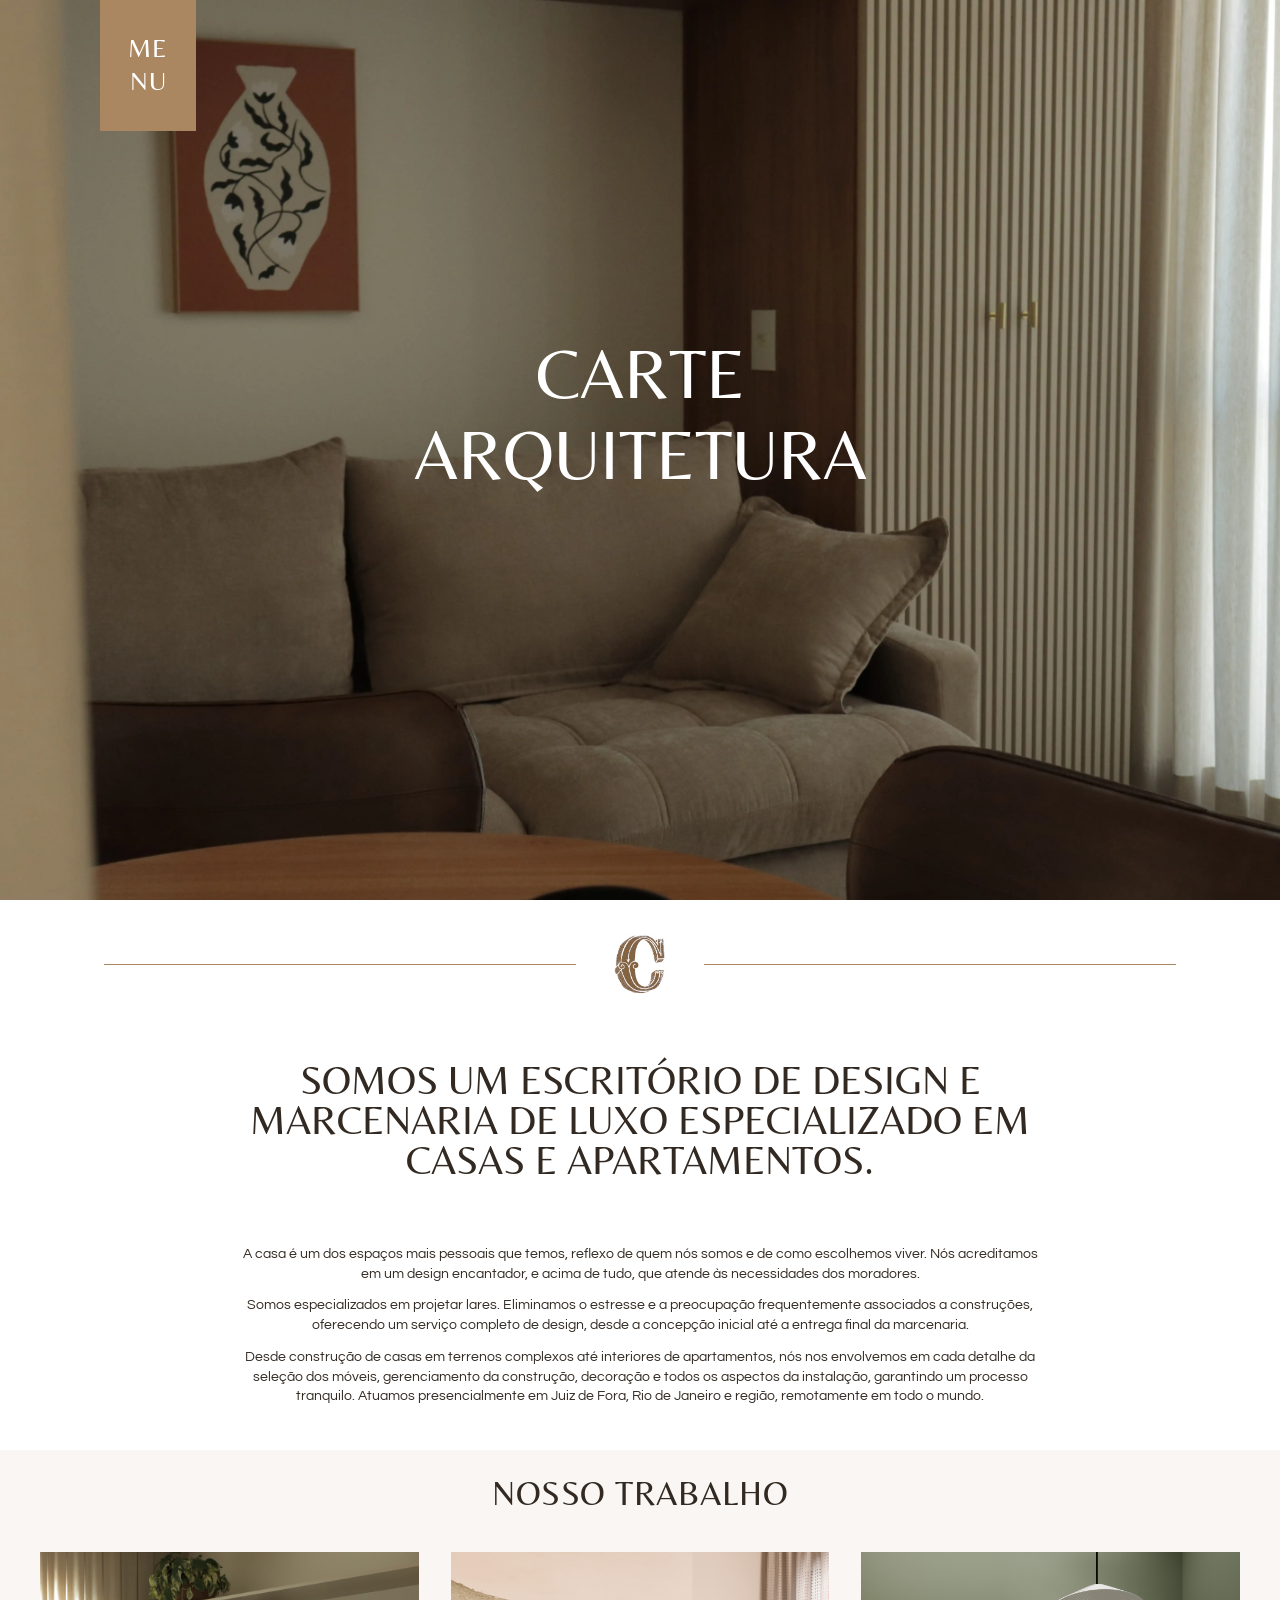
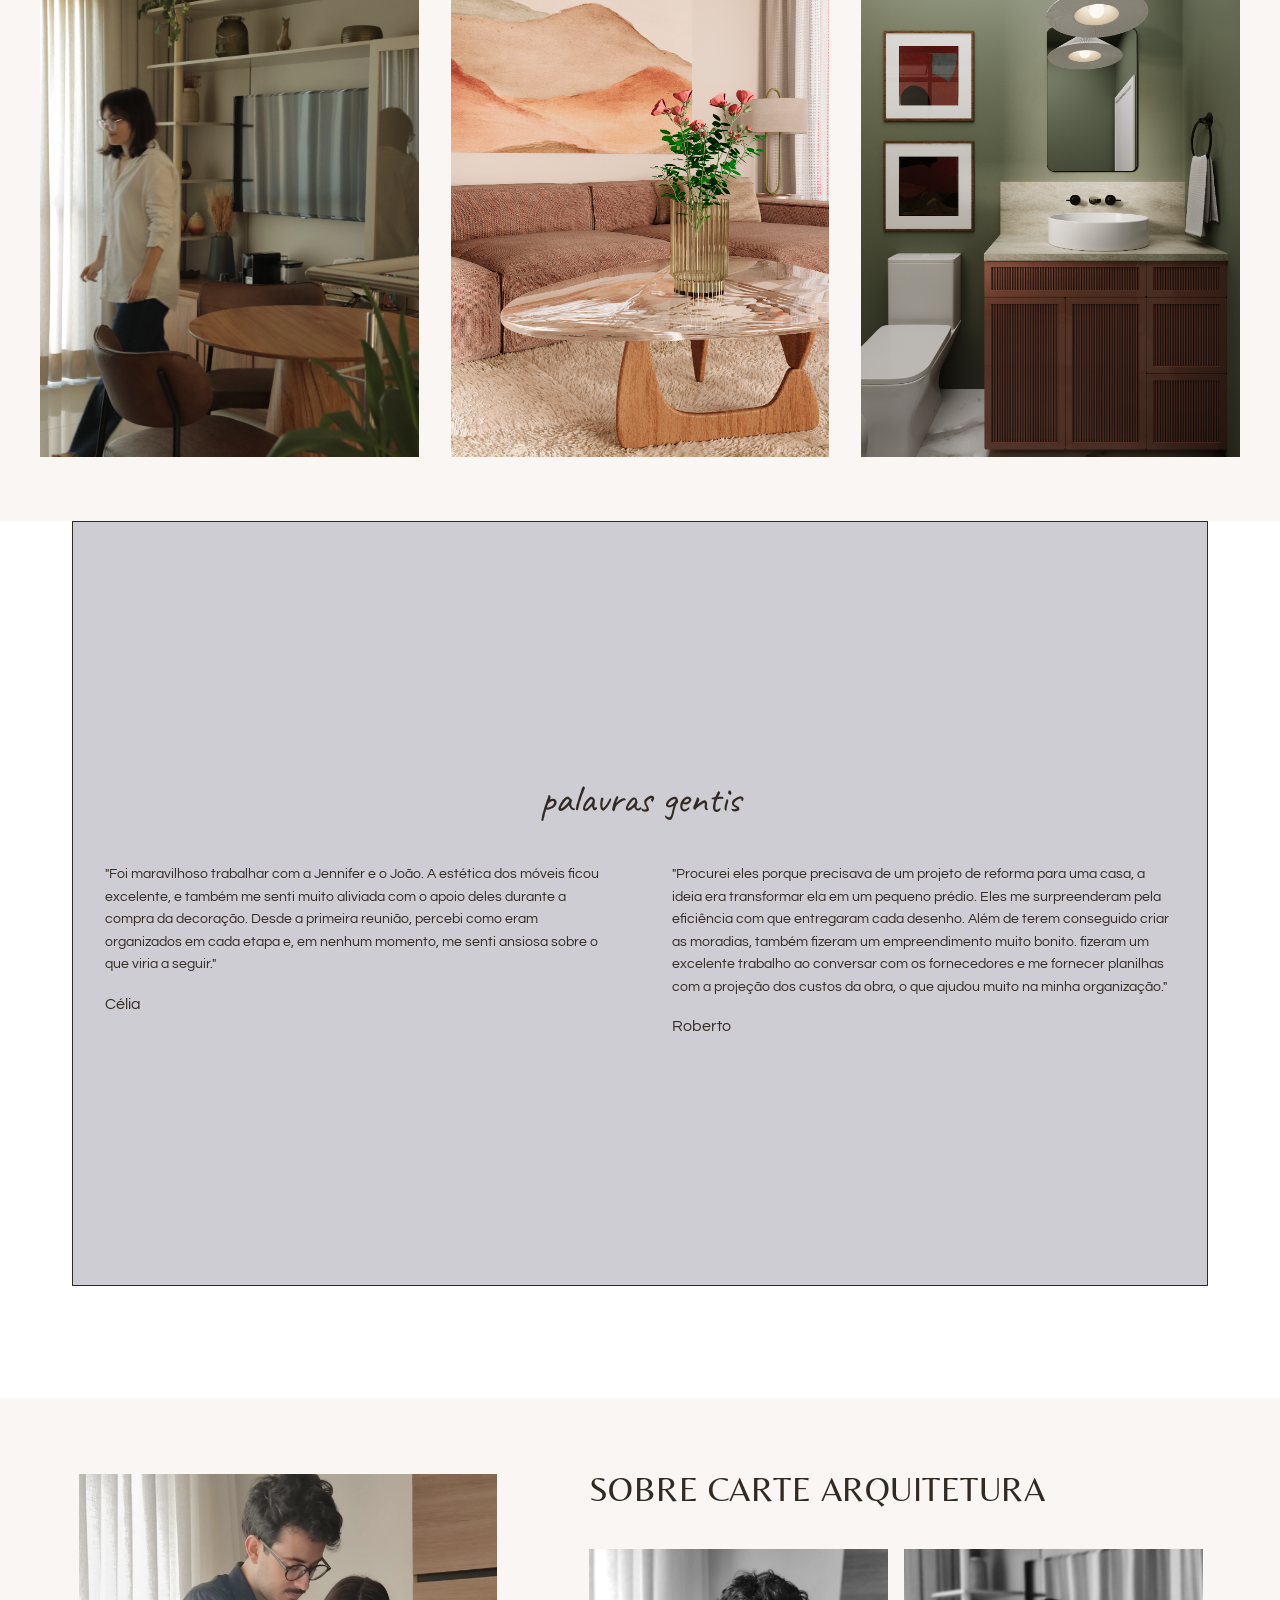
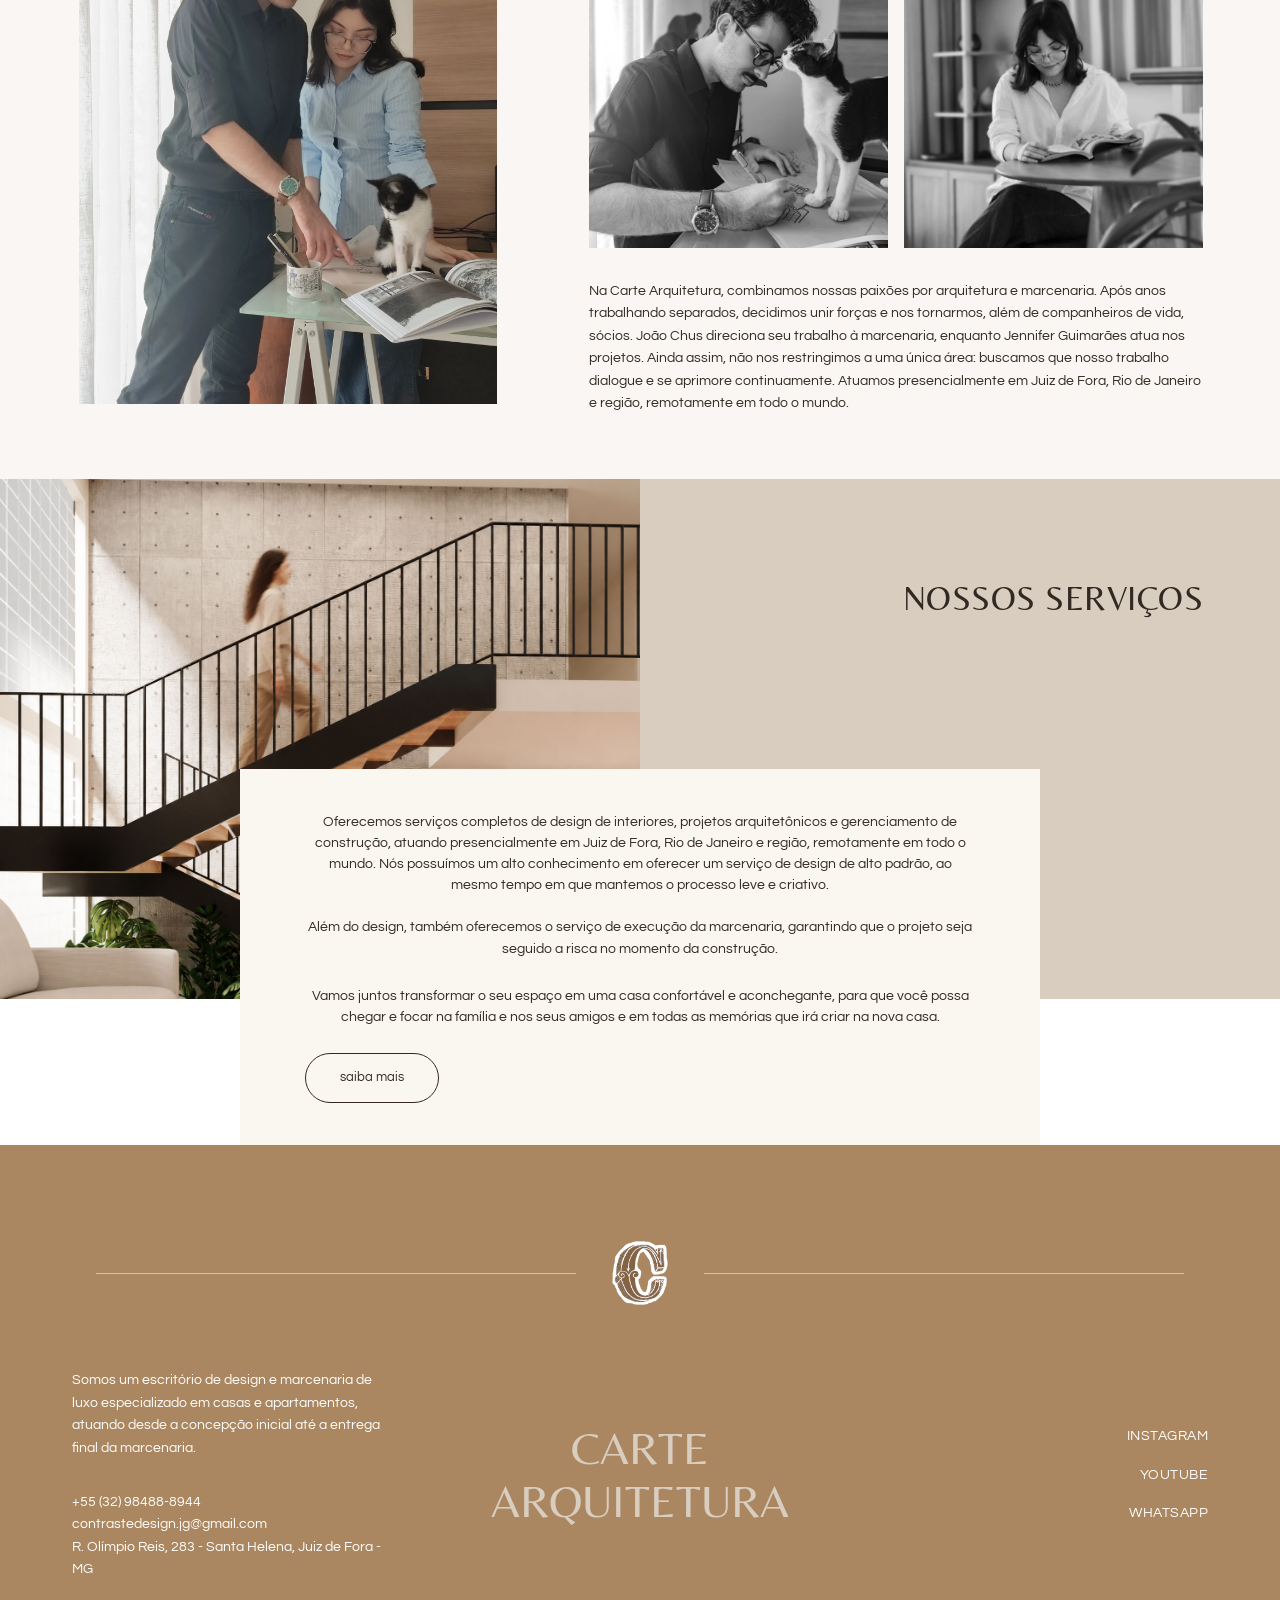
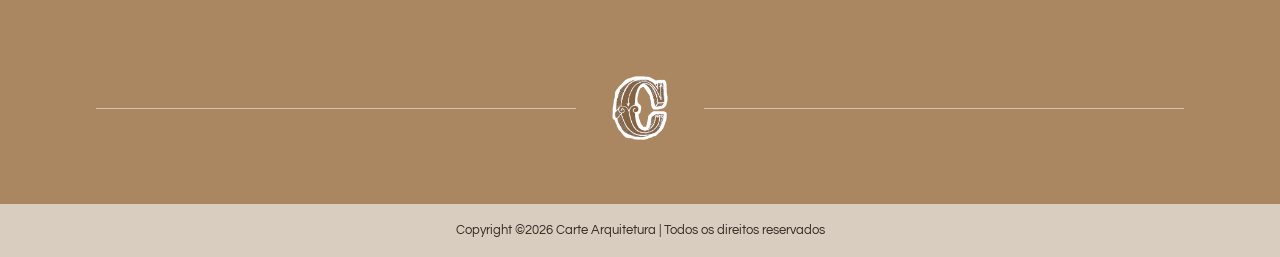
==== commit d6d7b87e: "Update index.html" ====
--- a/index.html
+++ b/index.html
@@ -156,6 +156,7 @@
       <p class="footer__contact">
         <a href="tel:+5532984888944">+55 (32) 98488-8944</a><br>
         <a href="mailto:contrastedesign.jg@gmail.com">contrastedesign.jg@gmail.com</a>
+        <a href="tel:+5532984888944">R. Olímpio Reis, 283 - Santa Helena, Juiz de Fora - MG</a>
       </p>
     </div>
 
@@ -167,7 +168,6 @@
       <a href="https://www.instagram.com/contrastedesign.jg/" target="_blank" rel="noopener">Instagram</a>
       <a href="https://www.youtube.com/@contrastedesignjg" target="_blank" rel="noopener">Youtube</a>
       <a href="https://api.whatsapp.com/send/?phone=5532984888944&text&type=phone_number&app_absent=0" target="_blank" rel="noopener noreferrer">WhatsApp</a>
-      <a href="https://share.google/Nz8c5RK7gR4gcdaBB" target="_blank" rel="noopener noreferrer">R. Olímpio Reis, 283 - Santa Helena, Juiz de Fora - MG</a>
     </div>
   </div>
 
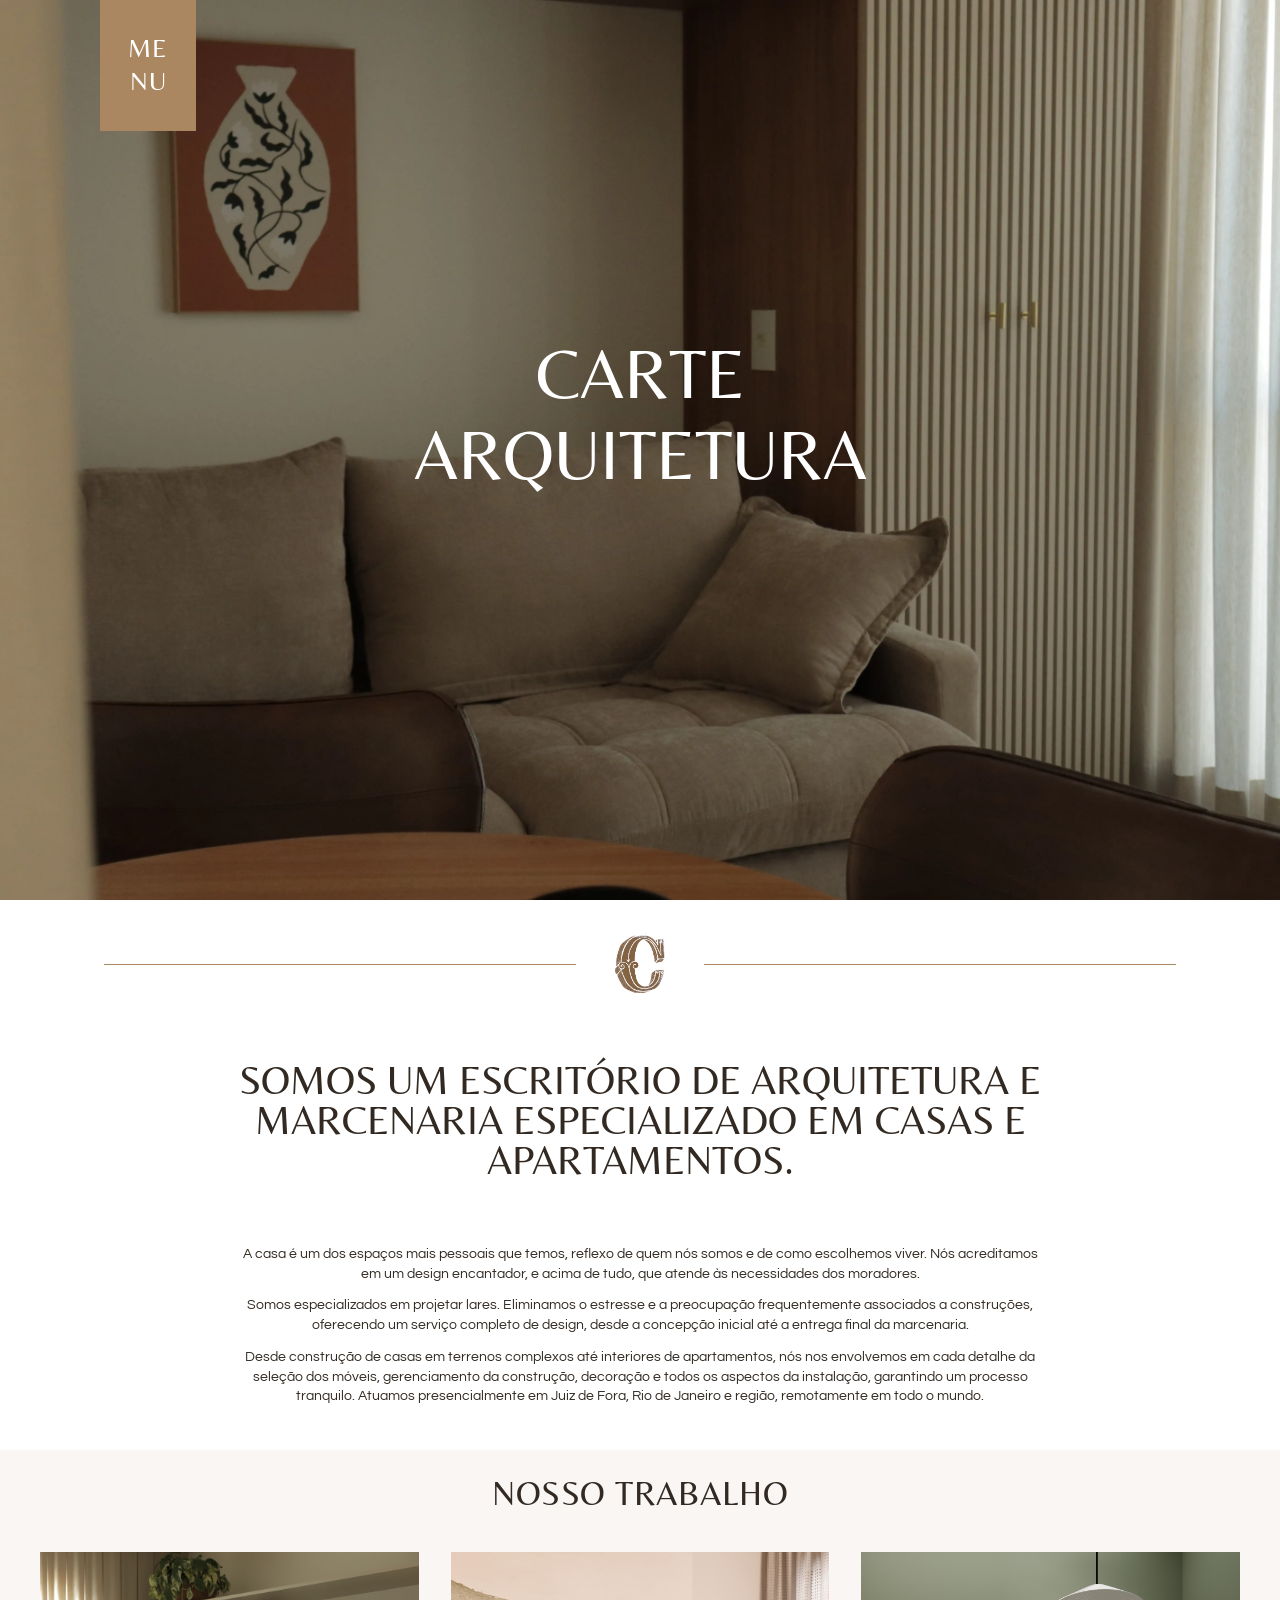
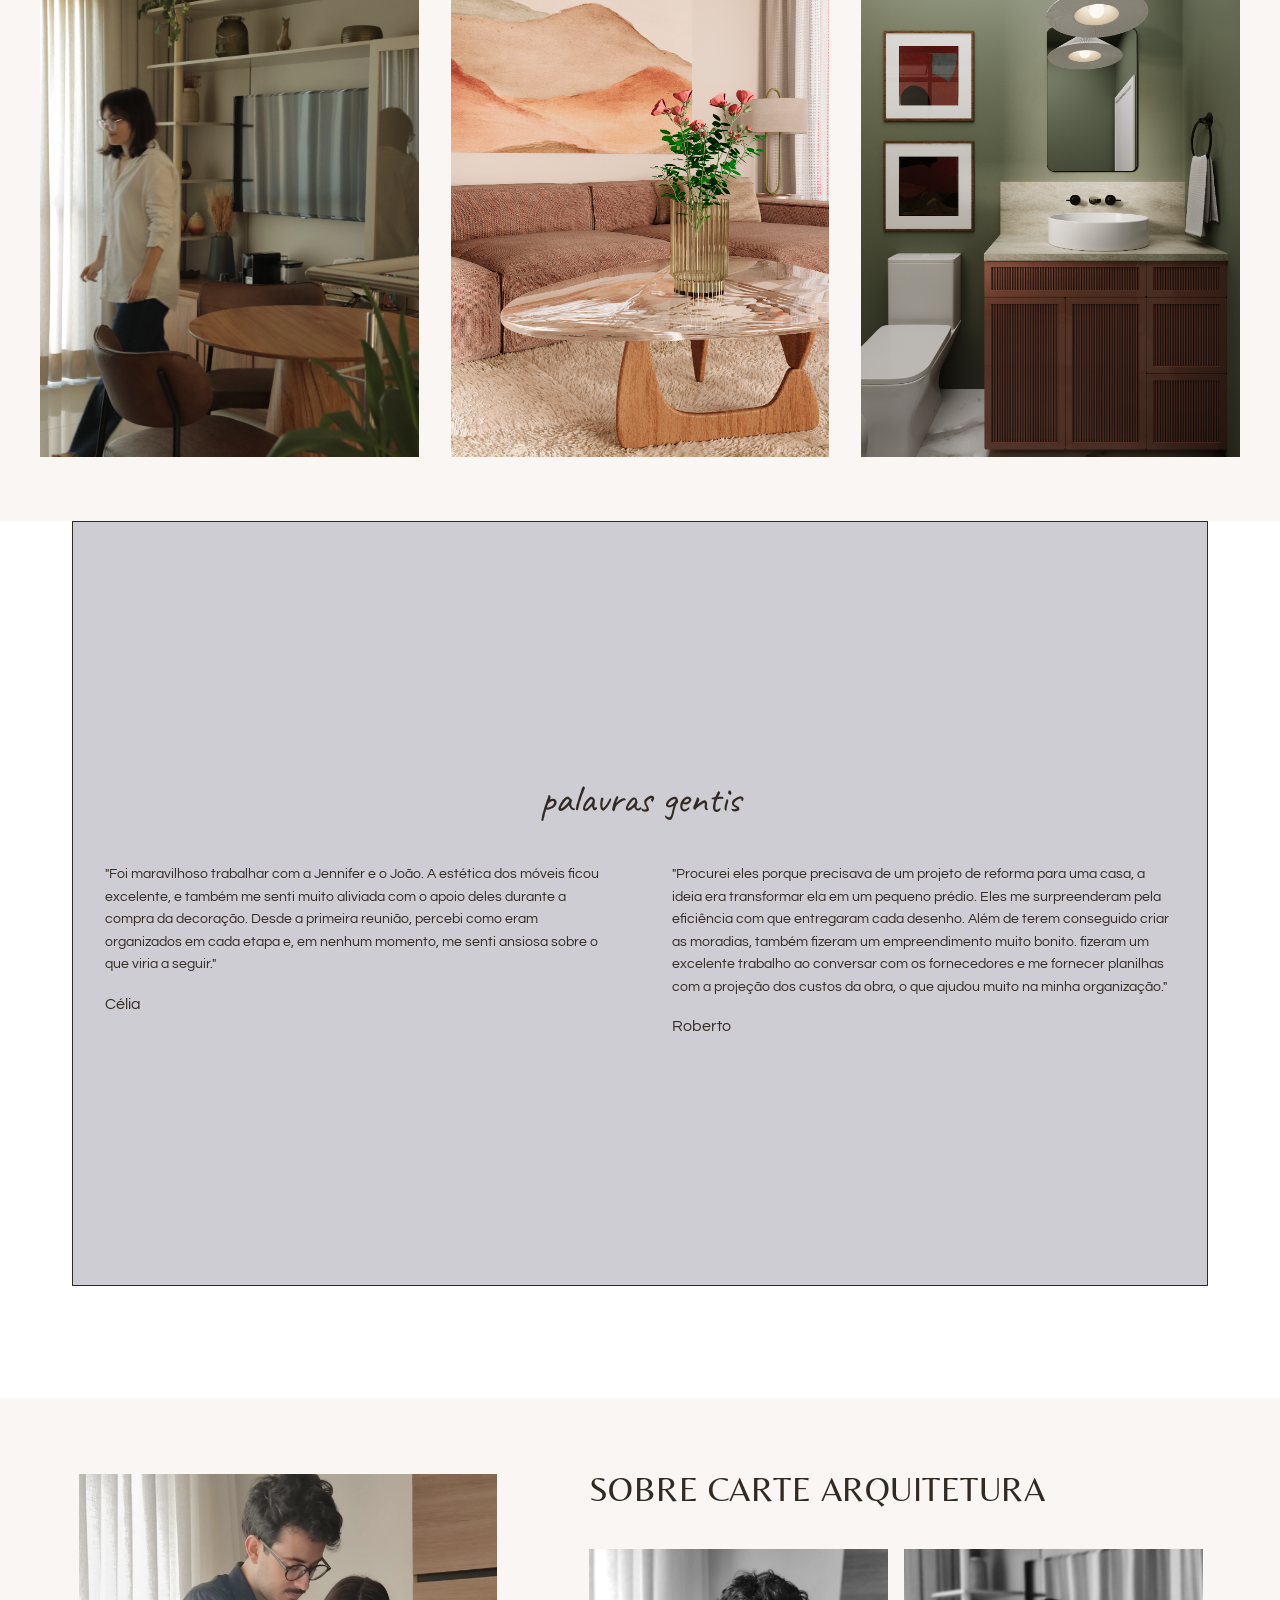
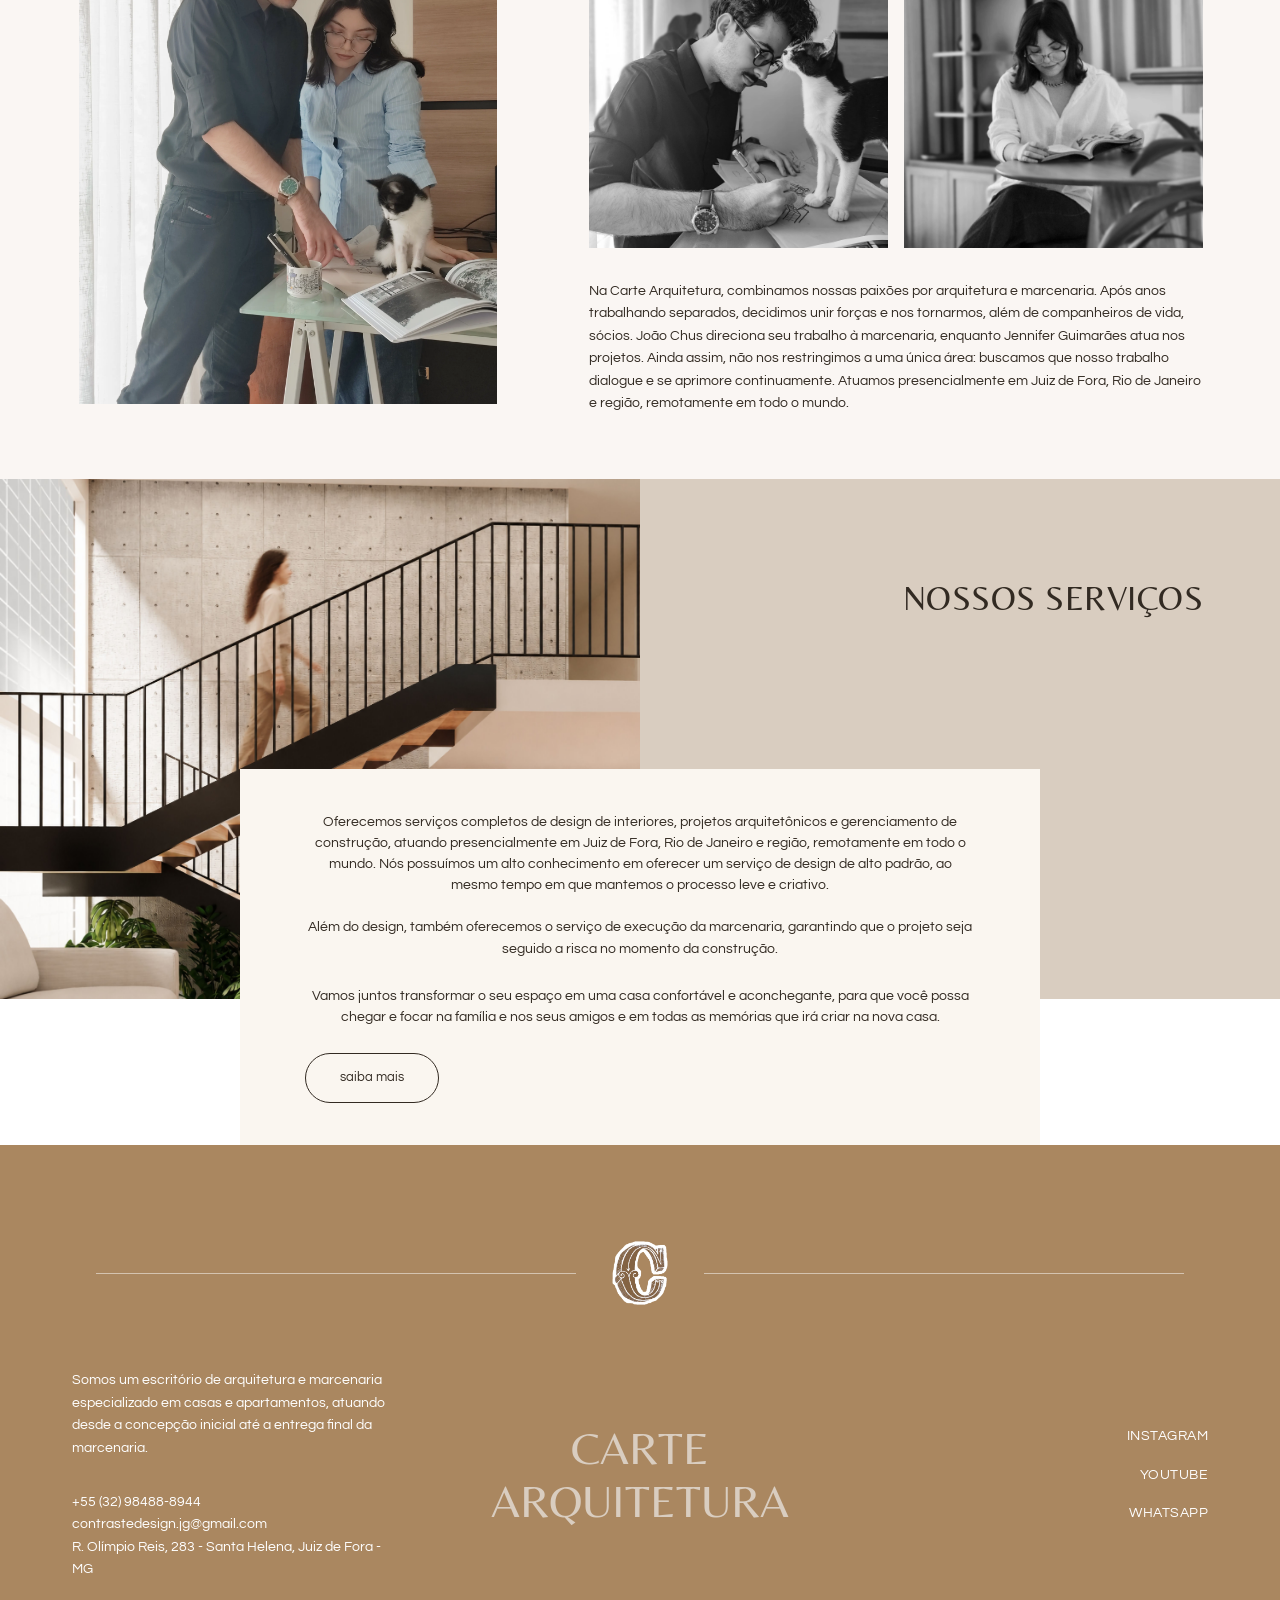
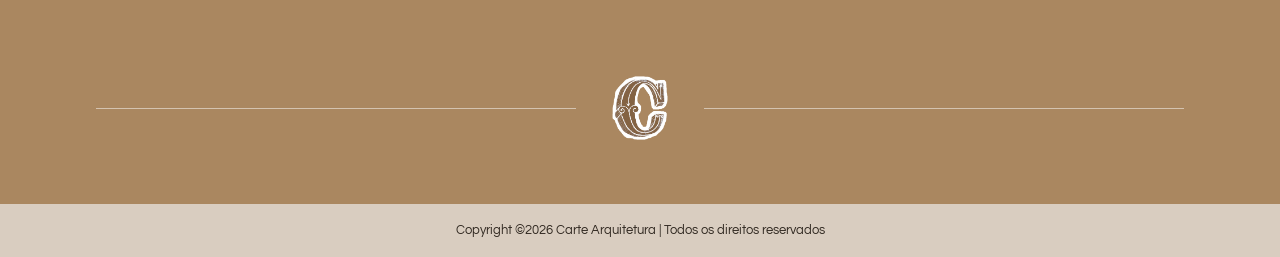
==== commit 7ad3fddc: "Update index.html" ====
--- a/index.html
+++ b/index.html
@@ -1,6 +1,32 @@
 <!DOCTYPE html>
 <html lang="pt-BR">
 <head>
+<script type="application/ld+json">
+{
+  "@context": "https://schema.org",
+  "@type": "Architect",
+  "name": "Carte Arquitetura",
+  "description": "Escritório de arquitetura e marcenaria, especializado em design de interiores para casas e apartamentos.",
+  "url": "https://cartearquitetura.com.br/",
+  "telephone": "+55-32-98488-8944",
+  "email": "contrastedesign.jg@gmail.com",
+  "image": "https://cartearquitetura.com.br/hero-bg.jpg",
+  "address": {
+    "@type": "PostalAddress",
+    "addressLocality": "Juiz de Fora",
+    "addressRegion": "MG",
+    "addressCountry": "BR"
+  },
+  "areaServed": [
+    { "@type": "City", "name": "Juiz de Fora" },
+    { "@type": "City", "name": "Rio de Janeiro" }
+  ],
+  "sameAs": [
+    "https://www.instagram.com/contrastedesign.jg/",
+    "https://www.youtube.com/@contrastedesignjg"
+  ]
+}
+</script>
 <!-- Google tag (gtag.js) -->
 <script async src="https://www.googletagmanager.com/gtag/js?id=G-247QB3XGF3"></script>
 <script>
@@ -14,7 +40,7 @@
 <meta charset="UTF-8">
 <meta name="viewport" content="width=device-width, initial-scale=1.0">
 <title>Carte Arquitetura</title>
-<meta name="description" content="Escritório de design de interiores e marcenaria de luxo, especializado em casas e apartamentos.">
+<meta name="description" content="Escritório de arquitetura de interiores e marcenaria, especializado em casas e apartamentos.">
 <link rel="canonical" href="https://cartearquitetura.com.br">
 
 <link rel="preconnect" href="https://fonts.googleapis.com">
@@ -22,7 +48,7 @@
 <link href="https://fonts.googleapis.com/css2?family=Belleza&family=Questrial&family=Caveat:wght@500;600&display=swap" rel="stylesheet">
 
 <link rel="stylesheet" href="style.css">
-<link rel="icon" type="image/png" href="imagens/favicon.png">
+<link rel="icon" type="image/png" href="/imagens/favicon.png">
 </head>
 <body>
 
@@ -47,7 +73,7 @@
       <a href="#contato" class="nav-link">Contato</a>
     </div>
     <div class="site-nav__info">
-      <p>Somos um escritório de design e marcenaria de luxo especializado em casas e apartamentos, atuando desde a concepção inicial até a entrega final da marcenaria.</p>
+      <p>Somos um escritório de arquitetura e marcenaria especializado em casas e apartamentos, atuando desde a concepção inicial até a entrega final da marcenaria.</p>
       <a href="#contato" class="btn-round">contato</a>
     </div>
   </nav>
@@ -59,7 +85,7 @@
     <img src="imagens/favicon.png" alt="Carte Arquitetura" class="divider__mark">
   </div>
   <div class="intro__content">
-    <h2>Somos um escritório de design e marcenaria de luxo especializado em casas e apartamentos.</h2>
+    <h2>Somos um escritório de arquitetura e marcenaria especializado em casas e apartamentos.</h2>
     <p>A casa é um dos espaços mais pessoais que temos, reflexo de quem nós somos e de como escolhemos viver. Nós acreditamos em um design encantador, e acima de tudo, que atende às necessidades dos moradores.</p>
     <p>Somos especializados em projetar lares. Eliminamos o estresse e a preocupação frequentemente associados a construções, oferecendo um serviço completo de design, desde a concepção inicial até a entrega final da marcenaria.</p>
     <p>Desde construção de casas em terrenos complexos até interiores de apartamentos, nós nos envolvemos em cada detalhe da seleção dos móveis, gerenciamento da construção, decoração e todos os aspectos da instalação, garantindo um processo tranquilo. Atuamos presencialmente em Juiz de Fora, Rio de Janeiro e região, remotamente em todo o mundo.</p>
@@ -72,15 +98,15 @@
   <div class="trabalho__grid">
     <!-- cada projeto ainda precisa de uma página própria — por enquanto os links apontam para arquivos que vamos criar -->
     <a href="projeto-1.html" class="trabalho__item">
-      <img src="imagens/projeto1.webp" alt="Projeto 1">
+      <img src="imagens/projeto1.webp" alt="Reforma de apartamento em Juiz de Fora com marcenaria e iluminação. Uso de iluminação em camadas para trazer um ambiente mais aconchegante. Integração dos objetos da família no novo projeto.">
     </a>
 
     <a href="projeto-2.html" class="trabalho__item">
-      <img src="imagens/projeto2.webp" alt="Projeto 2">
+      <img src="imagens/projeto2.webp" alt="Construção de casa de alto padrão em Santos Dumont, Minas Gerais. Casa com estilo mediterrâneo com arcos.">
     </a>
 
     <a href="projeto-3.html" class="trabalho__item">
-      <img src="imagens/projeto3.webp" alt="Projeto 3">
+      <img src="imagens/projeto3.webp" alt="Reforma de apartamento em Juiz de Fora. Apartamento antigo reformado.">
     </a>
   </div>
 </section>
@@ -152,7 +178,7 @@
 
   <div class="footer__content">
     <div class="footer__info">
-      <p>Somos um escritório de design e marcenaria de luxo especializado em casas e apartamentos, atuando desde a concepção inicial até a entrega final da marcenaria.</p>
+      <p>Somos um escritório de arquitetura e marcenaria especializado em casas e apartamentos, atuando desde a concepção inicial até a entrega final da marcenaria.</p>
       <p class="footer__contact">
         <a href="tel:+5532984888944">+55 (32) 98488-8944</a><br>
         <a href="mailto:contrastedesign.jg@gmail.com">contrastedesign.jg@gmail.com</a>
